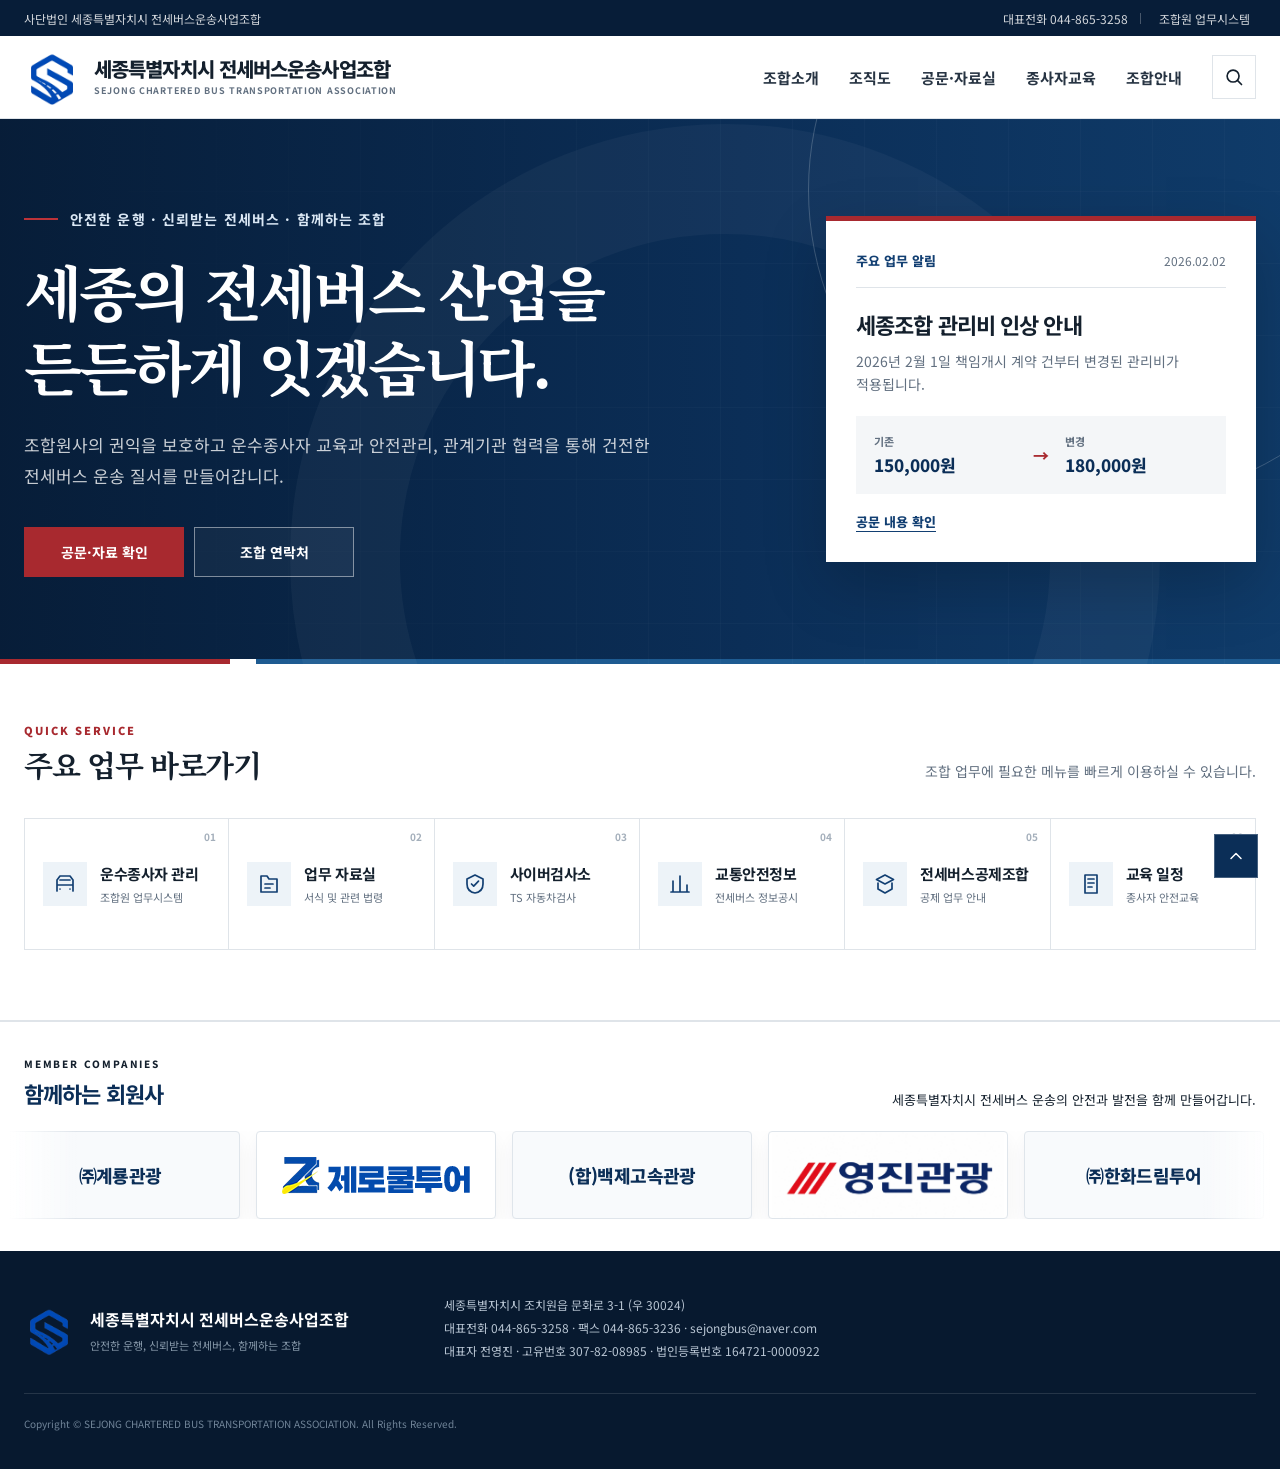
==== index.html @ bf18025e "Split association information into dedicated pages" ====
<!DOCTYPE html>
<html lang="ko">
<head>
  <meta charset="UTF-8">
  <meta name="viewport" content="width=device-width, initial-scale=1, viewport-fit=cover">
  <meta name="theme-color" content="#0b2e57">
  <meta name="format-detection" content="telephone=no">

  <title>세종특별자치시 전세버스운송사업조합</title>
  <meta
    name="description"
    content="세종특별자치시 전세버스운송사업조합 공식 홈페이지입니다. 조합 공문, 업무서식, 운수종사자 교육과 안전운행 정보를 제공합니다."
  >
  <link rel="canonical" href="https://sejong-charter-association.onrender.com/">
  <meta property="og:type" content="website">
  <meta property="og:locale" content="ko_KR">
  <meta property="og:site_name" content="세종특별자치시 전세버스운송사업조합">
  <meta property="og:title" content="세종특별자치시 전세버스운송사업조합">
  <meta
    property="og:description"
    content="조합 공문, 업무서식, 운수종사자 교육과 안전운행 정보를 제공하는 공식 홈페이지입니다."
  >
  <meta property="og:url" content="https://sejong-charter-association.onrender.com/">

  <link rel="icon" href="./assets/favicon.png" type="image/png">
  <link rel="preconnect" href="https://fonts.googleapis.com">
  <link rel="preconnect" href="https://fonts.gstatic.com" crossorigin>
  <link
    href="https://fonts.googleapis.com/css2?family=Noto+Sans+KR:wght@400;500;600;700;800;900&amp;family=Noto+Serif+KR:wght@600;700&amp;display=swap"
    rel="stylesheet"
  >
  <link rel="stylesheet" href="./styles.css?v=section-pages-20260727">
</head>

<body class="home-page">
  <a class="skip-link" href="#mainContent">본문 바로가기</a>

  <div class="utility-bar">
    <div class="site-width utility-inner">
      <p>사단법인 세종특별자치시 전세버스운송사업조합</p>
      <div>
        <a href="tel:0448653258">대표전화 044-865-3258</a>
        <span aria-hidden="true"></span>
        <button type="button" data-open-modal="memberLogin">조합원 업무시스템</button>
      </div>
    </div>
  </div>

  <header class="site-header" id="top">
    <div class="site-width header-inner">
      <a class="brand" href="./index.html" aria-label="세종특별자치시 전세버스운송사업조합 홈">
        <span class="brand-symbol" aria-hidden="true">
          <img src="./assets/brand/sejong-association-symbol.webp" alt="">
        </span>
        <span class="brand-copy">
          <strong>세종특별자치시 전세버스운송사업조합</strong>
          <small>SEJONG CHARTERED BUS TRANSPORTATION ASSOCIATION</small>
        </span>
      </a>

      <nav class="desktop-nav" aria-label="주요 메뉴">
        <a href="./about.html">조합소개</a>
        <a href="./about.html#organization">조직도</a>
        <a href="./resources.html">공문·자료실</a>
        <a href="./resources.html#education">종사자교육</a>
        <a href="./information.html">조합안내</a>
      </nav>

      <div class="header-actions">
        <button
          class="search-button"
          type="button"
          aria-label="통합검색 열기"
          data-open-modal="siteSearch"
        >
          <svg viewBox="0 0 24 24" aria-hidden="true">
            <circle cx="11" cy="11" r="6.5"></circle>
            <path d="m16 16 4.2 4.2"></path>
          </svg>
        </button>

        <button
          class="menu-button"
          id="menuButton"
          type="button"
          aria-expanded="false"
          aria-controls="mobileNav"
        >
          <span></span><span></span><span></span>
          <span class="sr-only">메뉴 열기</span>
        </button>
      </div>
    </div>

    <nav class="mobile-nav" id="mobileNav" aria-label="모바일 메뉴">
      <div class="site-width mobile-nav-inner">
        <a href="./about.html"><strong>조합소개</strong><small>이사장 인사말</small></a>
        <a href="./about.html#organization"><strong>조직도</strong><small>조합 운영체계</small></a>
        <a href="./resources.html"><strong>공문·자료실</strong><small>공지 및 업무서식</small></a>
        <a href="./resources.html#education"><strong>종사자교육</strong><small>교육·안전 안내</small></a>
        <a href="./information.html"><strong>조합안내</strong><small>연락처·오시는 길</small></a>
        <button type="button" data-open-modal="memberLogin">조합원 업무시스템</button>
      </div>
    </nav>
  </header>

  <main id="mainContent">
    <section class="hero-section" aria-labelledby="heroTitle">
      <div class="hero-city-grid" aria-hidden="true"></div>
      <div class="site-width hero-inner">
        <div class="hero-copy">
          <p class="hero-kicker">안전한 운행 · 신뢰받는 전세버스 · 함께하는 조합</p>
          <h1 id="heroTitle">
            세종의 전세버스 산업을<br>
            <span>든든하게 잇겠습니다.</span>
          </h1>
          <p class="hero-description">
            조합원사의 권익을 보호하고 운수종사자 교육과 안전관리,
            관계기관 협력을 통해 건전한 전세버스 운송 질서를 만들어갑니다.
          </p>
          <div class="hero-actions">
            <a class="primary-button" href="./resources.html">공문·자료 확인</a>
            <a class="secondary-button" href="./information.html">조합 연락처</a>
          </div>
        </div>

        <aside class="hero-notice" aria-label="주요 업무 알림">
          <div class="hero-notice-head">
            <span>주요 업무 알림</span>
            <time datetime="2026-02-02">2026.02.02</time>
          </div>
          <strong>세종조합 관리비 인상 안내</strong>
          <p>2026년 2월 1일 책임개시 계약 건부터 변경된 관리비가 적용됩니다.</p>
          <dl>
            <div>
              <dt>기존</dt>
              <dd>150,000원</dd>
            </div>
            <div class="fee-arrow" aria-hidden="true">→</div>
            <div>
              <dt>변경</dt>
              <dd>180,000원</dd>
            </div>
          </dl>
          <a href="./resources.html">공문 내용 확인</a>
        </aside>
      </div>
      <div class="hero-rule" aria-hidden="true"></div>
    </section>

    <section class="quick-service" aria-labelledby="quickTitle">
      <div class="site-width">
        <div class="section-heading compact">
          <div>
            <p>QUICK SERVICE</p>
            <h2 id="quickTitle">주요 업무 바로가기</h2>
          </div>
          <span>조합 업무에 필요한 메뉴를 빠르게 이용하실 수 있습니다.</span>
        </div>

        <div class="quick-grid">
          <button type="button" class="quick-link" data-open-modal="driverSystem">
            <span class="quick-number">01</span>
            <span class="quick-icon">
              <svg viewBox="0 0 24 24" aria-hidden="true"><path d="M4 19V8l3-4h10l3 4v11M4 13h16M7 17h.01M17 17h.01M7 8h10"></path></svg>
            </span>
            <span class="quick-copy"><strong>운수종사자 관리</strong><small>조합원 업무시스템</small></span>
          </button>

          <a class="quick-link" href="./resources.html">
            <span class="quick-number">02</span>
            <span class="quick-icon">
              <svg viewBox="0 0 24 24" aria-hidden="true"><path d="M4 4h6l2 3h8v13H4zM8 12h8M8 16h5"></path></svg>
            </span>
            <span class="quick-copy"><strong>업무 자료실</strong><small>서식 및 관련 법령</small></span>
          </a>

          <a class="quick-link" href="https://www.cyberts.kr/" target="_blank" rel="noopener noreferrer">
            <span class="quick-number">03</span>
            <span class="quick-icon">
              <svg viewBox="0 0 24 24" aria-hidden="true"><path d="M12 3 4 7v5c0 5.1 3.4 8.2 8 9 4.6-.8 8-3.9 8-9V7zM8.5 12l2.2 2.2 4.8-5"></path></svg>
            </span>
            <span class="quick-copy"><strong>사이버검사소</strong><small>TS 자동차검사</small></span>
          </a>

          <a class="quick-link" href="https://www.kotsa.or.kr/safeinfo" target="_blank" rel="noopener noreferrer">
            <span class="quick-number">04</span>
            <span class="quick-icon">
              <svg viewBox="0 0 24 24" aria-hidden="true"><path d="M5 20V9M12 20V4M19 20v-7M3 20h18"></path></svg>
            </span>
            <span class="quick-copy"><strong>교통안전정보</strong><small>전세버스 정보공시</small></span>
          </a>

          <a class="quick-link" href="https://nmcb.org/cooperative/user/main.do" target="_blank" rel="noopener noreferrer">
            <span class="quick-number">05</span>
            <span class="quick-icon">
              <svg viewBox="0 0 24 24" aria-hidden="true"><path d="M12 3 3.5 7.5 12 12l8.5-4.5zM5 11v6l7 4 7-4v-6"></path></svg>
            </span>
            <span class="quick-copy"><strong>전세버스공제조합</strong><small>공제 업무 안내</small></span>
          </a>

          <a class="quick-link" href="./resources.html#education">
            <span class="quick-number">06</span>
            <span class="quick-icon">
              <svg viewBox="0 0 24 24" aria-hidden="true"><path d="M6 3h12v18H6zM9 7h6M9 11h6M9 15h4"></path></svg>
            </span>
            <span class="quick-copy"><strong>교육 일정</strong><small>종사자 안전교육</small></span>
          </a>
        </div>
      </div>
    </section>

    <section class="resource-section" id="resources" aria-labelledby="resourceTitle">
      <div class="site-width">
        <div class="section-heading">
          <div>
            <p>NOTICE &amp; ARCHIVE</p>
            <h2 id="resourceTitle">공문·자료실</h2>
          </div>
          <span>조합 공지와 업무자료를 분류별로 확인할 수 있습니다.</span>
        </div>

        <div class="resource-layout">
          <div class="resource-board">
            <div class="resource-toolbar">
              <div class="resource-tabs" role="tablist" aria-label="자료 분류">
                <button class="active" type="button" role="tab" aria-selected="true" data-tab="notices">공문·공지</button>
                <button type="button" role="tab" aria-selected="false" data-tab="files">업무자료</button>
                <button type="button" role="tab" aria-selected="false" data-tab="education">교육안내</button>
              </div>
              <label class="resource-search">
                <span class="sr-only">자료 검색</span>
                <input id="resourceSearch" type="search" placeholder="검색어 입력">
                <svg viewBox="0 0 24 24" aria-hidden="true">
                  <circle cx="11" cy="11" r="6.5"></circle>
                  <path d="m16 16 4.2 4.2"></path>
                </svg>
              </label>
            </div>

            <div class="resource-list" id="resourceList" aria-live="polite"></div>
            <p class="resource-empty" id="resourceEmpty" hidden>검색 결과가 없습니다.</p>
          </div>

          <aside class="office-panel">
            <div class="office-panel-title">
              <p>조합 사무국</p>
              <strong>업무 문의 안내</strong>
            </div>
            <dl>
              <div><dt>대표전화</dt><dd><a href="tel:0448653258">044-865-3258</a></dd></div>
              <div><dt>팩스</dt><dd>044-865-3236</dd></div>
              <div><dt>이메일</dt><dd><a href="mailto:sejongbus@naver.com">sejongbus@naver.com</a></dd></div>
              <div><dt>담당</dt><dd>우승희</dd></div>
            </dl>
            <p class="office-note">공문 및 업무서류를 보내실 때 조합명과 회원사명을 정확히 기재해 주시기 바랍니다.</p>
          </aside>
        </div>
      </div>
    </section>

    <section class="chairman-section" id="chairman" aria-labelledby="chairmanTitle">
      <div class="site-width">
        <div class="section-heading light">
          <div>
            <p>CHAIRMAN'S MESSAGE</p>
            <h2 id="chairmanTitle">이사장 인사말</h2>
          </div>
          <span>현장의 목소리를 듣고 조합원과 함께 나아가겠습니다.</span>
        </div>

        <div class="chairman-layout">
          <div class="chairman-photo" aria-label="이사장 공식 사진 등록 예정">
            <div class="chairman-photo-frame">
              <img src="./assets/brand/sejong-association-symbol.webp" alt="">
              <span>CHAIRMAN PORTRAIT</span>
            </div>
            <div class="chairman-photo-caption">
              <strong>이사장 전영진</strong>
              <small>공식 사진 준비 중</small>
            </div>
          </div>

          <article class="chairman-message">
            <p class="message-lead">
              세종특별자치시 전세버스운송사업조합 홈페이지를
              방문해 주신 여러분을 진심으로 환영합니다.
            </p>
            <p>
              우리 조합은 조합원사의 권익을 보호하고 안정적인 경영을 지원하는 한편,
              운수종사자 교육과 안전관리, 관계기관과의 긴밀한 협력을 통해
              신뢰받는 전세버스 운송 문화를 만드는 데 힘쓰고 있습니다.
            </p>
            <p>
              변화하는 운송 환경 속에서도 현장의 목소리를 먼저 듣고,
              실질적인 행정 지원과 정확한 정보 제공으로 조합원 여러분께
              도움이 되는 조합이 되겠습니다.
            </p>
            <p>
              안전을 최우선 가치로 삼아 세종의 단체 이동을 책임지는
              든든한 동반자가 될 수 있도록 최선을 다하겠습니다.
            </p>
            <div class="chairman-signature">
              <span>사단법인 세종특별자치시 전세버스운송사업조합</span>
              <strong>이사장 <em>전영진</em></strong>
            </div>
          </article>
        </div>
      </div>
    </section>

    <section class="organization-section" id="organization" aria-labelledby="organizationTitle">
      <div class="site-width">
        <div class="section-heading centered">
          <div>
            <p>ORGANIZATION</p>
            <h2 id="organizationTitle">조직도</h2>
          </div>
          <span>조합원 중심의 효율적인 업무 체계로 운영합니다.</span>
        </div>

        <div class="organization-chart" aria-label="조합 조직도">
          <div class="org-level org-general"><strong>총회</strong></div>
          <div class="org-connector vertical"></div>
          <div class="org-side-row">
            <div class="org-level"><strong>감사</strong></div>
            <div class="org-level org-board"><strong>이사회</strong></div>
          </div>
          <div class="org-connector vertical"></div>
          <div class="org-level org-chair">
            <span>조합 대표</span>
            <strong>이사장 전영진</strong>
          </div>
          <div class="org-connector vertical"></div>
          <div class="org-level org-office">
            <span>조합 업무 총괄</span>
            <strong>사무국</strong>
            <small>담당 우승희</small>
          </div>
          <div class="org-branch-line" aria-hidden="true"></div>
          <div class="org-team-row">
            <div class="org-level org-team"><strong>조합행정</strong><span>공문 · 행정지원</span></div>
            <div class="org-level org-team"><strong>회원사지원</strong><span>민원 · 업무지원</span></div>
            <div class="org-level org-team"><strong>안전·교육</strong><span>종사자 · 안전관리</span></div>
          </div>
        </div>
        <p class="organization-note">※ 세부 임원 및 담당 업무는 조합 운영 현황에 따라 변경될 수 있습니다.</p>
      </div>
    </section>

    <section class="education-section" id="education" aria-labelledby="educationTitle">
      <div class="site-width">
        <div class="section-heading">
          <div>
            <p>EDUCATION &amp; SAFETY</p>
            <h2 id="educationTitle">종사자교육·안전운행</h2>
          </div>
          <span>안전한 운행을 위한 필수 정보를 확인해 주세요.</span>
        </div>

        <div class="education-grid">
          <article>
            <span>01</span>
            <div class="education-icon">
              <svg viewBox="0 0 24 24" aria-hidden="true"><path d="M4 5h16v14H4zM8 9h8M8 13h5"></path></svg>
            </div>
            <h3>교육일정 안내</h3>
            <p>운수종사자 신규·보수교육과 관련한 일정 및 준비사항을 안내합니다.</p>
            <button type="button" data-resource-tab="education" data-scroll-resources>교육자료 확인</button>
          </article>
          <article>
            <span>02</span>
            <div class="education-icon">
              <svg viewBox="0 0 24 24" aria-hidden="true"><path d="M12 3 4 7v5c0 5.1 3.4 8.2 8 9 4.6-.8 8-3.9 8-9V7zM8.5 12l2.2 2.2 4.8-5"></path></svg>
            </div>
            <h3>안전운행 자료</h3>
            <p>교통사고 예방과 차량 점검을 위한 공식 기관의 안전자료를 제공합니다.</p>
            <a href="https://main.kotsa.or.kr/main.do" target="_blank" rel="noopener noreferrer">교통안전공단</a>
          </article>
          <article>
            <span>03</span>
            <div class="education-icon">
              <svg viewBox="0 0 24 24" aria-hidden="true"><path d="M5 20V9M12 20V4M19 20v-7M3 20h18"></path></svg>
            </div>
            <h3>전세버스 정보공시</h3>
            <p>운송사업자와 차량의 교통안전 관련 공시 정보를 확인할 수 있습니다.</p>
            <a href="https://www.kotsa.or.kr/safeinfo" target="_blank" rel="noopener noreferrer">정보공시 바로가기</a>
          </article>
        </div>
      </div>
    </section>

    <section class="information-section" id="information" aria-labelledby="informationTitle">
      <div class="site-width">
        <div class="section-heading">
          <div>
            <p>ASSOCIATION INFORMATION</p>
            <h2 id="informationTitle">조합 안내</h2>
          </div>
          <span>세종 조합의 공식 등록정보와 연락처입니다.</span>
        </div>

        <div class="information-layout">
          <div class="association-data">
            <h3>(사) 세종특별자치시 전세버스운송사업조합</h3>
            <dl>
              <div><dt>대표자</dt><dd>전영진</dd></div>
              <div><dt>고유번호</dt><dd>307-82-08985</dd></div>
              <div><dt>법인등록번호</dt><dd>164721-0000922</dd></div>
              <div><dt>주소</dt><dd>세종특별자치시 조치원읍 문화로 3-1 (우 30024)</dd></div>
              <div><dt>대표전화</dt><dd><a href="tel:0448653258">044-865-3258</a></dd></div>
              <div><dt>팩스</dt><dd>044-865-3236</dd></div>
              <div><dt>이메일</dt><dd><a href="mailto:sejongbus@naver.com">sejongbus@naver.com</a></dd></div>
            </dl>
          </div>

          <div class="location-panel">
            <div class="location-graphic" aria-hidden="true">
              <svg viewBox="0 0 520 250">
                <path d="M-20 198C87 159 136 214 225 159s113-121 315-64"></path>
                <path d="M-5 225c118-38 166 20 252-28s130-102 287-65"></path>
                <circle cx="298" cy="124" r="11"></circle>
                <circle cx="298" cy="124" r="22"></circle>
              </svg>
              <span>세종특별자치시<br>조치원읍</span>
            </div>
            <div class="location-copy">
              <p>오시는 길</p>
              <strong>세종특별자치시 조치원읍 문화로 3-1</strong>
              <div>
                <a href="https://map.kakao.com/link/search/세종특별자치시%20조치원읍%20문화로%203-1" target="_blank" rel="noopener noreferrer">카카오맵으로 보기</a>
                <a href="tel:0448653258">전화 연결</a>
              </div>
            </div>
          </div>
        </div>
      </div>
    </section>

    <section class="member-marquee-section" aria-labelledby="memberMarqueeTitle">
      <div class="site-width member-marquee-heading">
        <div>
          <p>MEMBER COMPANIES</p>
          <h2 id="memberMarqueeTitle">함께하는 회원사</h2>
        </div>
        <span>세종특별자치시 전세버스 운송의 안전과 발전을 함께 만들어갑니다.</span>
      </div>

      <div class="member-marquee" aria-label="회원사 로고 목록">
        <div class="member-marquee-track">
          <div class="member-logo-list">
            <div class="member-logo-card member-logo-card--name">
              <span>㈜계룡관광</span>
            </div>
            <a class="member-logo-card member-logo-card--zerocool" href="https://zerocool-tour.com/" target="_blank" rel="noopener noreferrer" aria-label="주식회사 뉴제로쿨투어 홈페이지 새 창 열기">
              <img src="./assets/members/new-zerocool-tour.png" alt="주식회사 뉴제로쿨투어">
            </a>
            <div class="member-logo-card member-logo-card--name">
              <span>(합)백제고속관광</span>
            </div>
            <a class="member-logo-card member-logo-card--yeongjin" href="https://yeongjin-tour.onrender.com/" target="_blank" rel="noopener noreferrer" aria-label="주식회사 영진관광 홈페이지 새 창 열기">
              <img src="./assets/members/yeongjin-tour.webp" alt="주식회사 영진관광">
            </a>
            <a class="member-logo-card member-logo-card--name" href="https://www.ok114.co.kr/0447157783" target="_blank" rel="noopener noreferrer" aria-label="주식회사 한화드림투어 업체 페이지 새 창 열기">
              <span>㈜한화드림투어</span>
            </a>
            <div class="member-logo-card member-logo-card--name">
              <span>㈜베스트투어(영)</span>
            </div>
            <div class="member-logo-card member-logo-card--name">
              <span>㈜청솔투어(영)</span>
            </div>
            <a class="member-logo-card member-logo-card--name" href="https://cafe.naver.com/8570071" target="_blank" rel="noopener noreferrer" aria-label="주식회사 청솔해외관광 네이버 카페 새 창 열기">
              <span>㈜청솔해외관광(영)</span>
            </a>
          </div>

          <div class="member-logo-list" aria-hidden="true">
            <div class="member-logo-card member-logo-card--name"><span>㈜계룡관광</span></div>
            <div class="member-logo-card member-logo-card--zerocool"><img src="./assets/members/new-zerocool-tour.png" alt=""></div>
            <div class="member-logo-card member-logo-card--name"><span>(합)백제고속관광</span></div>
            <div class="member-logo-card member-logo-card--yeongjin"><img src="./assets/members/yeongjin-tour.webp" alt=""></div>
            <div class="member-logo-card member-logo-card--name"><span>㈜한화드림투어</span></div>
            <div class="member-logo-card member-logo-card--name"><span>㈜베스트투어(영)</span></div>
            <div class="member-logo-card member-logo-card--name"><span>㈜청솔투어(영)</span></div>
            <div class="member-logo-card member-logo-card--name"><span>㈜청솔해외관광(영)</span></div>
          </div>
        </div>
      </div>
    </section>
  </main>

  <footer class="site-footer">
    <div class="site-width footer-inner">
      <div class="footer-brand">
        <span class="brand-symbol" aria-hidden="true">
          <img src="./assets/brand/sejong-association-symbol.webp" alt="">
        </span>
        <div>
          <strong>세종특별자치시 전세버스운송사업조합</strong>
          <p>안전한 운행, 신뢰받는 전세버스, 함께하는 조합</p>
        </div>
      </div>
      <div class="footer-info">
        <p>세종특별자치시 조치원읍 문화로 3-1 (우 30024)</p>
        <p>대표전화 044-865-3258 · 팩스 044-865-3236 · sejongbus@naver.com</p>
        <p>대표자 전영진 · 고유번호 307-82-08985 · 법인등록번호 164721-0000922</p>
      </div>
      <small>Copyright © SEJONG CHARTERED BUS TRANSPORTATION ASSOCIATION. All Rights Reserved.</small>
    </div>
  </footer>

  <a class="top-button" href="#top" aria-label="맨 위로">
    <svg viewBox="0 0 24 24" aria-hidden="true"><path d="m6 15 6-6 6 6"></path></svg>
  </a>

  <div class="modal" id="appModal" hidden>
    <button class="modal-backdrop" type="button" aria-label="닫기" data-close-modal></button>
    <section class="modal-dialog" role="dialog" aria-modal="true" aria-labelledby="modalTitle">
      <button class="modal-close" type="button" aria-label="닫기" data-close-modal>
        <svg viewBox="0 0 24 24" aria-hidden="true"><path d="m6 6 12 12M18 6 6 18"></path></svg>
      </button>
      <p id="modalEyebrow">MEMBER SERVICE</p>
      <h2 id="modalTitle">조합원 업무시스템</h2>
      <p id="modalDescription"></p>
      <div class="modal-search" id="modalSearchArea" hidden>
        <input id="siteSearchInput" type="search" placeholder="공문·자료·교육 검색">
        <button id="siteSearchButton" type="button">검색</button>
      </div>
      <a class="modal-action" id="modalAction" href="#resources">공문·자료 보기</a>
    </section>
  </div>

  <script src="./site-config.js?v=formal-20260721"></script>
  <script src="./app.js?v=formal-20260721"></script>
</body>
</html>
---- styles.css ----
:root {
  --navy-950: #071d38;
  --navy-900: #0b2e57;
  --navy-800: #123f72;
  --blue-700: #1e5b91;
  --red-700: #a8292f;
  --red-600: #bc3339;
  --gold-500: #caa24f;
  --ink-950: #14202d;
  --ink-800: #2e3a47;
  --ink-600: #627080;
  --paper: #f4f6f8;
  --line: #dfe4e9;
  --white: #ffffff;
  --site-width: 1240px;
  --shadow: 0 14px 36px rgba(7, 29, 56, 0.1);
}

* {
  box-sizing: border-box;
}

html {
  scroll-behavior: smooth;
  scroll-padding-top: 104px;
}

body {
  margin: 0;
  color: var(--ink-950);
  background: var(--white);
  font-family: "Noto Sans KR", sans-serif;
  font-size: 16px;
  word-break: keep-all;
  -webkit-font-smoothing: antialiased;
}

body.menu-open,
body.modal-open {
  overflow: hidden;
}

a {
  color: inherit;
  text-decoration: none;
}

button,
input {
  font: inherit;
}

button {
  color: inherit;
}

svg {
  display: block;
}

.site-width {
  width: min(calc(100% - 48px), var(--site-width));
  margin-inline: auto;
}

.sr-only {
  position: absolute;
  width: 1px;
  height: 1px;
  padding: 0;
  overflow: hidden;
  clip: rect(0, 0, 0, 0);
  white-space: nowrap;
  border: 0;
}

.skip-link {
  position: fixed;
  top: -100px;
  left: 20px;
  z-index: 1000;
  padding: 12px 18px;
  color: #fff;
  background: var(--navy-950);
}

.skip-link:focus {
  top: 12px;
}

.utility-bar {
  color: rgba(255, 255, 255, 0.82);
  background: var(--navy-950);
  font-size: 12px;
}

.utility-inner {
  display: flex;
  align-items: center;
  justify-content: space-between;
  min-height: 36px;
}

.utility-inner p {
  margin: 0;
}

.utility-inner div {
  display: flex;
  align-items: center;
  gap: 12px;
}

.utility-inner div span {
  width: 1px;
  height: 11px;
  background: rgba(255, 255, 255, 0.26);
}

.utility-inner a,
.utility-inner button {
  color: inherit;
  background: none;
  border: 0;
  cursor: pointer;
}

.utility-inner a:hover,
.utility-inner button:hover {
  color: #fff;
  text-decoration: underline;
}

.site-header {
  position: sticky;
  top: 0;
  z-index: 100;
  background: rgba(255, 255, 255, 0.97);
  border-bottom: 1px solid var(--line);
}

.site-header.scrolled {
  box-shadow: 0 10px 28px rgba(7, 29, 56, 0.08);
}

.header-inner {
  display: grid;
  grid-template-columns: minmax(380px, 1fr) auto auto;
  gap: 30px;
  align-items: center;
  min-height: 82px;
}

.brand {
  display: flex;
  align-items: center;
  gap: 14px;
  min-width: 0;
}

.brand-symbol {
  position: relative;
  display: grid;
  flex: 0 0 auto;
  place-items: center;
  width: 50px;
  height: 50px;
  color: var(--navy-900);
  background: #fff;
  border: 2px solid var(--navy-900);
  border-radius: 50%;
}

.brand-symbol::before,
.brand-symbol::after {
  position: absolute;
  left: -4px;
  width: 14px;
  height: 3px;
  content: "";
  background: var(--red-700);
  transform: skewX(-28deg);
}

.brand-symbol::before {
  top: 15px;
}

.brand-symbol::after {
  bottom: 15px;
}

.brand-symbol > span {
  font-family: "Noto Serif KR", serif;
  font-size: 22px;
  font-weight: 700;
}

.brand-copy {
  display: flex;
  min-width: 0;
  flex-direction: column;
  line-height: 1.2;
}

.brand-copy strong {
  overflow: hidden;
  font-size: 20px;
  font-weight: 800;
  letter-spacing: -0.045em;
  text-overflow: ellipsis;
  white-space: nowrap;
}

.brand-copy small {
  margin-top: 5px;
  overflow: hidden;
  color: var(--ink-600);
  font-size: 9px;
  font-weight: 700;
  letter-spacing: 0.08em;
  text-overflow: ellipsis;
  white-space: nowrap;
}

.desktop-nav {
  display: flex;
  align-self: stretch;
  align-items: center;
  gap: 30px;
}

.desktop-nav a {
  position: relative;
  display: flex;
  align-items: center;
  height: 100%;
  color: #273443;
  font-size: 15px;
  font-weight: 700;
  white-space: nowrap;
}

.desktop-nav a::after {
  position: absolute;
  right: 0;
  bottom: -1px;
  left: 0;
  height: 3px;
  content: "";
  background: var(--red-700);
  transform: scaleX(0);
  transition: transform 160ms ease;
}

.desktop-nav a:hover::after,
.desktop-nav a:focus-visible::after {
  transform: scaleX(1);
}

.header-actions {
  display: flex;
  align-items: center;
  gap: 8px;
}

.search-button,
.menu-button {
  display: grid;
  place-items: center;
  width: 44px;
  height: 44px;
  padding: 0;
  background: #fff;
  border: 1px solid var(--line);
  cursor: pointer;
}

.search-button svg {
  width: 22px;
  height: 22px;
  fill: none;
  stroke: currentColor;
  stroke-linecap: round;
  stroke-width: 1.8;
}

.search-button:hover {
  color: var(--navy-900);
  border-color: var(--navy-900);
}

.menu-button {
  display: none;
  align-content: center;
  gap: 5px;
}

.menu-button > span:not(.sr-only) {
  display: block;
  width: 20px;
  height: 2px;
  background: var(--ink-950);
  transition: transform 160ms ease, opacity 160ms ease;
}

.menu-button[aria-expanded="true"] > span:nth-child(1) {
  transform: translateY(7px) rotate(45deg);
}

.menu-button[aria-expanded="true"] > span:nth-child(2) {
  opacity: 0;
}

.menu-button[aria-expanded="true"] > span:nth-child(3) {
  transform: translateY(-7px) rotate(-45deg);
}

.mobile-nav {
  display: none;
}

.hero-section {
  position: relative;
  overflow: hidden;
  color: #fff;
  background:
    linear-gradient(90deg, rgba(7, 29, 56, 0.99), rgba(11, 46, 87, 0.93) 58%, rgba(16, 61, 108, 0.88)),
    var(--navy-900);
}

.hero-city-grid {
  position: absolute;
  inset: 0;
  opacity: 0.16;
  background-image:
    linear-gradient(rgba(255, 255, 255, 0.14) 1px, transparent 1px),
    linear-gradient(90deg, rgba(255, 255, 255, 0.14) 1px, transparent 1px);
  background-size: 72px 72px;
  mask-image: linear-gradient(90deg, transparent, #000 55%);
}

.hero-section::before {
  position: absolute;
  top: -240px;
  right: -150px;
  width: 620px;
  height: 620px;
  content: "";
  border: 1px solid rgba(255, 255, 255, 0.2);
  border-radius: 50%;
}

.hero-section::after {
  position: absolute;
  right: 120px;
  bottom: -330px;
  width: 650px;
  height: 650px;
  content: "";
  border: 110px solid rgba(255, 255, 255, 0.035);
  border-radius: 50%;
}

.hero-inner {
  position: relative;
  z-index: 2;
  display: grid;
  grid-template-columns: minmax(0, 1fr) 430px;
  gap: 86px;
  align-items: center;
  min-height: 540px;
  padding-block: 74px;
}

.hero-kicker {
  display: inline-flex;
  align-items: center;
  margin: 0 0 24px;
  color: #dbe8f5;
  font-size: 14px;
  font-weight: 700;
  letter-spacing: 0.08em;
}

.hero-kicker::before {
  width: 34px;
  height: 2px;
  margin-right: 12px;
  content: "";
  background: var(--red-600);
}

.hero-copy h1 {
  margin: 0;
  font-family: "Noto Serif KR", serif;
  font-size: clamp(42px, 4.7vw, 66px);
  font-weight: 700;
  line-height: 1.25;
  letter-spacing: -0.055em;
}

.hero-copy h1 span {
  color: #fff;
}

.hero-description {
  max-width: 680px;
  margin: 27px 0 0;
  color: rgba(255, 255, 255, 0.78);
  font-size: 17px;
  line-height: 1.8;
}

.hero-actions {
  display: flex;
  gap: 10px;
  margin-top: 36px;
}

.primary-button,
.secondary-button {
  display: inline-flex;
  align-items: center;
  justify-content: center;
  min-width: 160px;
  min-height: 50px;
  padding: 0 22px;
  font-size: 14px;
  font-weight: 700;
}

.primary-button {
  color: #fff;
  background: var(--red-700);
}

.primary-button:hover {
  background: var(--red-600);
}

.secondary-button {
  color: #fff;
  background: rgba(255, 255, 255, 0.04);
  border: 1px solid rgba(255, 255, 255, 0.46);
}

.secondary-button:hover {
  background: rgba(255, 255, 255, 0.1);
}

.hero-notice {
  padding: 30px;
  color: var(--ink-950);
  background: #fff;
  border-top: 5px solid var(--red-700);
  box-shadow: 0 24px 60px rgba(0, 0, 0, 0.2);
}

.hero-notice-head {
  display: flex;
  align-items: center;
  justify-content: space-between;
  padding-bottom: 17px;
  border-bottom: 1px solid var(--line);
}

.hero-notice-head span {
  color: var(--navy-800);
  font-size: 13px;
  font-weight: 800;
}

.hero-notice-head time {
  color: var(--ink-600);
  font-size: 12px;
}

.hero-notice > strong {
  display: block;
  margin-top: 20px;
  font-size: 22px;
  letter-spacing: -0.04em;
}

.hero-notice > p {
  margin: 10px 0 0;
  color: var(--ink-600);
  font-size: 14px;
  line-height: 1.65;
}

.hero-notice dl {
  display: grid;
  grid-template-columns: 1fr auto 1fr;
  gap: 16px;
  align-items: center;
  margin: 20px 0 0;
  padding: 17px 18px;
  background: var(--paper);
}

.hero-notice dl div:not(.fee-arrow) {
  display: flex;
  flex-direction: column;
}

.hero-notice dt {
  color: var(--ink-600);
  font-size: 11px;
  font-weight: 700;
}

.hero-notice dd {
  margin: 3px 0 0;
  color: var(--navy-900);
  font-size: 17px;
  font-weight: 800;
}

.fee-arrow {
  color: var(--red-700);
  font-weight: 800;
}

.hero-notice > a {
  display: inline-block;
  margin-top: 18px;
  color: var(--navy-800);
  font-size: 13px;
  font-weight: 800;
  border-bottom: 1px solid currentColor;
}

.hero-rule {
  height: 5px;
  background: linear-gradient(90deg, var(--red-700) 0 18%, #fff 18% 20%, var(--blue-700) 20% 100%);
}

.quick-service {
  padding: 58px 0 70px;
  background: #fff;
  border-bottom: 1px solid var(--line);
}

.section-heading {
  display: flex;
  align-items: flex-end;
  justify-content: space-between;
  gap: 40px;
  margin-bottom: 34px;
}

.section-heading > div > p,
.section-heading > p {
  margin: 0 0 8px;
  color: var(--red-700);
  font-size: 11px;
  font-weight: 900;
  letter-spacing: 0.18em;
}

.section-heading h2 {
  margin: 0;
  font-family: "Noto Serif KR", serif;
  font-size: clamp(30px, 3vw, 42px);
  line-height: 1.25;
  letter-spacing: -0.045em;
}

.section-heading > span {
  max-width: 510px;
  color: var(--ink-600);
  font-size: 14px;
  line-height: 1.65;
}

.section-heading.compact h2 {
  font-size: 30px;
}

.section-heading.centered {
  flex-direction: column;
  align-items: center;
  text-align: center;
}

.quick-grid {
  display: grid;
  grid-template-columns: repeat(6, minmax(0, 1fr));
  border-top: 1px solid var(--line);
  border-bottom: 1px solid var(--line);
}

.quick-link {
  position: relative;
  display: grid;
  grid-template-columns: 44px minmax(0, 1fr);
  gap: 13px;
  align-items: center;
  min-height: 130px;
  padding: 24px 18px;
  text-align: left;
  background: #fff;
  border: 0;
  border-right: 1px solid var(--line);
  cursor: pointer;
  transition: background 150ms ease;
}

.quick-link:first-child {
  border-left: 1px solid var(--line);
}

.quick-link:hover {
  background: #f5f8fb;
}

.quick-number {
  position: absolute;
  top: 10px;
  right: 12px;
  color: #a4afbb;
  font-size: 10px;
  font-weight: 700;
}

.quick-icon {
  display: grid;
  place-items: center;
  width: 44px;
  height: 44px;
  color: var(--navy-800);
  background: #edf3f8;
}

.quick-icon svg {
  width: 24px;
  height: 24px;
  fill: none;
  stroke: currentColor;
  stroke-linecap: round;
  stroke-linejoin: round;
  stroke-width: 1.7;
}

.quick-copy {
  display: flex;
  min-width: 0;
  flex-direction: column;
}

.quick-copy strong {
  font-size: 15px;
  letter-spacing: -0.03em;
}

.quick-copy small {
  margin-top: 5px;
  color: var(--ink-600);
  font-size: 11px;
}

.resource-section,
.organization-section,
.information-section {
  padding: 92px 0;
  background: var(--paper);
}

.resource-layout {
  display: grid;
  grid-template-columns: minmax(0, 1fr) 320px;
  gap: 28px;
}

.resource-board,
.office-panel {
  background: #fff;
  border: 1px solid var(--line);
}

.resource-toolbar {
  display: flex;
  align-items: center;
  justify-content: space-between;
  gap: 24px;
  padding: 0 26px;
  border-bottom: 1px solid var(--line);
}

.resource-tabs {
  display: flex;
  gap: 24px;
}

.resource-tabs button {
  position: relative;
  min-height: 62px;
  padding: 0;
  color: var(--ink-600);
  background: none;
  border: 0;
  cursor: pointer;
  font-size: 14px;
  font-weight: 700;
}

.resource-tabs button::after {
  position: absolute;
  right: 0;
  bottom: -1px;
  left: 0;
  height: 3px;
  content: "";
  background: var(--red-700);
  transform: scaleX(0);
}

.resource-tabs button.active {
  color: var(--navy-900);
}

.resource-tabs button.active::after {
  transform: scaleX(1);
}

.resource-search {
  display: flex;
  align-items: center;
  width: 210px;
  height: 38px;
  padding: 0 11px;
  background: #fff;
  border: 1px solid var(--line);
}

.resource-search input {
  width: 100%;
  min-width: 0;
  padding: 0;
  outline: none;
  background: none;
  border: 0;
  font-size: 12px;
}

.resource-search svg {
  width: 18px;
  height: 18px;
  fill: none;
  stroke: var(--ink-600);
  stroke-linecap: round;
  stroke-width: 1.8;
}

.resource-list {
  min-height: 306px;
}

.resource-item {
  display: grid;
  grid-template-columns: 64px minmax(0, 1fr) 92px;
  gap: 18px;
  align-items: center;
  min-height: 82px;
  padding: 15px 26px;
  border-bottom: 1px solid var(--line);
}

.resource-item:last-child {
  border-bottom: 0;
}

.resource-item > span {
  display: inline-flex;
  align-items: center;
  justify-content: center;
  width: 56px;
  min-height: 26px;
  color: var(--navy-800);
  background: #edf3f8;
  font-size: 11px;
  font-weight: 800;
}

.resource-item > div {
  display: flex;
  min-width: 0;
  flex-direction: column;
}

.resource-item strong {
  overflow: hidden;
  font-size: 15px;
  font-weight: 700;
  letter-spacing: -0.025em;
  text-overflow: ellipsis;
  white-space: nowrap;
}

.resource-item small {
  margin-top: 5px;
  overflow: hidden;
  color: var(--ink-600);
  font-size: 12px;
  text-overflow: ellipsis;
  white-space: nowrap;
}

.resource-item time {
  color: var(--ink-600);
  font-size: 12px;
  text-align: right;
}

.resource-empty {
  margin: 0;
  padding: 80px 24px;
  color: var(--ink-600);
  text-align: center;
}

.office-panel {
  align-self: stretch;
}

.office-panel-title {
  padding: 23px 25px;
  color: #fff;
  background: var(--navy-900);
  border-bottom: 4px solid var(--red-700);
}

.office-panel-title p {
  margin: 0;
  color: #c9d9e9;
  font-size: 11px;
}

.office-panel-title strong {
  display: block;
  margin-top: 5px;
  font-size: 20px;
}

.office-panel dl {
  margin: 0;
  padding: 15px 24px;
}

.office-panel dl div {
  display: grid;
  grid-template-columns: 72px minmax(0, 1fr);
  gap: 10px;
  padding: 10px 0;
  border-bottom: 1px solid var(--line);
}

.office-panel dt {
  color: var(--ink-600);
  font-size: 12px;
}

.office-panel dd {
  margin: 0;
  overflow-wrap: anywhere;
  font-size: 13px;
  font-weight: 700;
}

.office-panel dd a:hover {
  color: var(--red-700);
}

.office-note {
  margin: 0 24px 22px;
  color: var(--ink-600);
  font-size: 11px;
  line-height: 1.7;
}

.chairman-section {
  padding: 100px 0;
  color: #fff;
  background:
    linear-gradient(90deg, rgba(7, 29, 56, 0.98), rgba(11, 46, 87, 0.96)),
    var(--navy-950);
}

.section-heading.light h2 {
  color: #fff;
}

.section-heading.light > span {
  color: #bdcad7;
}

.chairman-layout {
  display: grid;
  grid-template-columns: 310px minmax(0, 1fr);
  gap: 68px;
  align-items: stretch;
}

.chairman-photo {
  display: flex;
  min-height: 430px;
  flex-direction: column;
  align-items: center;
  justify-content: center;
  color: #b9c7d7;
  background: rgba(255, 255, 255, 0.055);
  border: 1px solid rgba(255, 255, 255, 0.2);
}

.chairman-photo svg {
  width: 130px;
  height: 155px;
  fill: rgba(255, 255, 255, 0.08);
  stroke: rgba(255, 255, 255, 0.42);
  stroke-width: 3;
}

.chairman-photo span {
  margin-top: 20px;
  color: #fff;
  font-size: 17px;
  font-weight: 700;
}

.chairman-photo small {
  margin-top: 5px;
  color: #9aacbd;
  font-size: 12px;
}

.chairman-message {
  position: relative;
  padding: 0 0 0 42px;
  border-left: 1px solid rgba(255, 255, 255, 0.18);
}

.chairman-message::before {
  position: absolute;
  top: -25px;
  left: 25px;
  color: rgba(255, 255, 255, 0.08);
  content: "“";
  font-family: Georgia, serif;
  font-size: 130px;
  line-height: 1;
}

.chairman-message p {
  position: relative;
  margin: 0 0 16px;
  color: #c8d3df;
  font-size: 15px;
  line-height: 1.9;
}

.chairman-message .message-lead {
  max-width: 760px;
  margin-bottom: 25px;
  color: #fff;
  font-family: "Noto Serif KR", serif;
  font-size: clamp(22px, 2.5vw, 31px);
  font-weight: 600;
  line-height: 1.55;
  letter-spacing: -0.045em;
}

.chairman-signature {
  display: flex;
  flex-direction: column;
  align-items: flex-end;
  margin-top: 28px;
}

.chairman-signature span {
  color: #b9c7d7;
  font-size: 12px;
}

.chairman-signature strong {
  margin-top: 7px;
  font-size: 16px;
  font-weight: 500;
}

.chairman-signature em {
  margin-left: 8px;
  font-family: "Noto Serif KR", serif;
  font-size: 25px;
  font-style: normal;
  font-weight: 700;
}

.organization-chart {
  width: min(880px, 100%);
  margin: 50px auto 0;
}

.org-level {
  position: relative;
  display: flex;
  flex-direction: column;
  align-items: center;
  justify-content: center;
  width: 230px;
  min-height: 72px;
  margin-inline: auto;
  padding: 14px;
  background: #fff;
  border: 1px solid #cbd3db;
}

.org-level strong {
  font-size: 17px;
}

.org-level span,
.org-level small {
  margin-bottom: 3px;
  color: var(--ink-600);
  font-size: 10px;
}

.org-general {
  color: #fff;
  background: var(--navy-950);
  border-color: var(--navy-950);
}

.org-chair {
  color: #fff;
  background: var(--navy-800);
  border-color: var(--navy-800);
}

.org-chair span {
  color: #c4d4e4;
}

.org-office {
  border-top: 4px solid var(--red-700);
}

.org-connector.vertical {
  width: 1px;
  height: 34px;
  margin-inline: auto;
  background: #9eabb8;
}

.org-side-row {
  display: grid;
  grid-template-columns: 1fr 1fr;
  gap: 200px;
  width: 660px;
  margin-inline: auto;
}

.org-side-row .org-level {
  width: 100%;
}

.org-board {
  color: #fff;
  background: var(--blue-700);
  border-color: var(--blue-700);
}

.org-branch-line {
  width: calc(66.666% + 1px);
  height: 35px;
  margin: 0 auto;
  border-top: 1px solid #9eabb8;
  border-right: 1px solid #9eabb8;
  border-left: 1px solid #9eabb8;
}

.org-team-row {
  display: grid;
  grid-template-columns: repeat(3, 1fr);
  gap: 22px;
}

.org-team-row .org-level {
  width: 100%;
}

.org-team::before {
  position: absolute;
  top: -36px;
  left: 50%;
  width: 1px;
  height: 35px;
  content: "";
  background: #9eabb8;
}

.org-team span {
  margin: 5px 0 0;
}

.organization-note {
  margin: 25px 0 0;
  color: var(--ink-600);
  font-size: 11px;
  text-align: center;
}

.education-section {
  padding: 92px 0;
  background: #fff;
}

.education-grid {
  display: grid;
  grid-template-columns: repeat(3, 1fr);
  border-top: 2px solid var(--navy-900);
  border-bottom: 1px solid var(--line);
}

.education-grid article {
  position: relative;
  min-height: 310px;
  padding: 32px;
  border-right: 1px solid var(--line);
}

.education-grid article:first-child {
  border-left: 1px solid var(--line);
}

.education-grid article > span {
  position: absolute;
  top: 25px;
  right: 25px;
  color: #a7b2bd;
  font-size: 12px;
  font-weight: 800;
}

.education-icon {
  display: grid;
  place-items: center;
  width: 54px;
  height: 54px;
  color: #fff;
  background: var(--navy-800);
}

.education-icon svg {
  width: 27px;
  height: 27px;
  fill: none;
  stroke: currentColor;
  stroke-linecap: round;
  stroke-linejoin: round;
  stroke-width: 1.7;
}

.education-grid h3 {
  margin: 24px 0 0;
  font-size: 22px;
  letter-spacing: -0.045em;
}

.education-grid p {
  min-height: 72px;
  margin: 12px 0 0;
  color: var(--ink-600);
  font-size: 14px;
  line-height: 1.7;
}

.education-grid a,
.education-grid button {
  display: inline-block;
  margin-top: 20px;
  padding: 0 0 4px;
  color: var(--navy-800);
  background: none;
  border: 0;
  border-bottom: 1px solid currentColor;
  cursor: pointer;
  font-size: 13px;
  font-weight: 800;
}

.information-layout {
  display: grid;
  grid-template-columns: minmax(0, 1fr) 480px;
  gap: 28px;
}

.association-data,
.location-panel {
  background: #fff;
  border: 1px solid var(--line);
}

.association-data {
  padding: 32px;
}

.association-data h3 {
  margin: 0 0 22px;
  padding-bottom: 19px;
  font-size: 20px;
  letter-spacing: -0.04em;
  border-bottom: 2px solid var(--navy-900);
}

.association-data dl {
  display: grid;
  grid-template-columns: 1fr 1fr;
  margin: 0;
}

.association-data dl div {
  display: grid;
  grid-template-columns: 105px minmax(0, 1fr);
  gap: 12px;
  padding: 13px 0;
  border-bottom: 1px solid var(--line);
}

.association-data dl div:nth-child(2n) {
  padding-left: 24px;
}

.association-data dl div:nth-last-child(-n + 2) {
  border-bottom: 0;
}

.association-data dt {
  color: var(--ink-600);
  font-size: 12px;
}

.association-data dd {
  margin: 0;
  font-size: 13px;
  font-weight: 700;
  overflow-wrap: anywhere;
}

.location-panel {
  overflow: hidden;
}

.location-graphic {
  position: relative;
  height: 220px;
  overflow: hidden;
  color: #fff;
  background:
    linear-gradient(135deg, rgba(7, 29, 56, 0.98), rgba(18, 63, 114, 0.92)),
    var(--navy-900);
}

.location-graphic::before {
  position: absolute;
  inset: 0;
  content: "";
  opacity: 0.1;
  background-image:
    linear-gradient(#fff 1px, transparent 1px),
    linear-gradient(90deg, #fff 1px, transparent 1px);
  background-size: 35px 35px;
}

.location-graphic svg {
  position: absolute;
  inset: 0;
  width: 100%;
  height: 100%;
  fill: none;
  stroke: rgba(255, 255, 255, 0.33);
  stroke-width: 2;
}

.location-graphic svg circle:first-of-type {
  fill: var(--red-600);
  stroke: #fff;
  stroke-width: 4;
}

.location-graphic svg circle:last-of-type {
  stroke: rgba(255, 255, 255, 0.5);
  stroke-width: 2;
}

.location-graphic > span {
  position: absolute;
  top: 62px;
  right: 44px;
  font-family: "Noto Serif KR", serif;
  font-size: 22px;
  font-weight: 700;
  line-height: 1.45;
}

.location-copy {
  padding: 22px 25px 25px;
}

.location-copy p {
  margin: 0;
  color: var(--red-700);
  font-size: 11px;
  font-weight: 900;
}

.location-copy strong {
  display: block;
  margin-top: 7px;
  font-size: 16px;
}

.location-copy div {
  display: flex;
  gap: 8px;
  margin-top: 18px;
}

.location-copy a {
  display: inline-flex;
  align-items: center;
  justify-content: center;
  min-height: 40px;
  padding: 0 15px;
  color: var(--navy-800);
  border: 1px solid var(--navy-800);
  font-size: 12px;
  font-weight: 700;
}

.location-copy a:first-child {
  color: #fff;
  background: var(--navy-800);
}

.member-marquee-section {
  padding: 34px 0 32px;
  overflow: hidden;
  background: #fff;
  border-top: 1px solid var(--line);
}

.member-marquee-heading {
  display: flex;
  align-items: flex-end;
  justify-content: space-between;
  gap: 28px;
  margin-bottom: 22px;
}

.member-marquee-heading p {
  margin: 0 0 6px;
  color: var(--blue-600);
  font-family: var(--font-en);
  font-size: 10px;
  font-weight: 800;
  letter-spacing: 0.18em;
}

.member-marquee-heading h2 {
  margin: 0;
  color: var(--navy-900);
  font-size: 22px;
  letter-spacing: -0.04em;
}

.member-marquee-heading > span {
  color: var(--ink-500);
  font-size: 13px;
}

.member-marquee {
  position: relative;
  width: 100%;
  overflow: hidden;
}

.member-marquee::before,
.member-marquee::after {
  position: absolute;
  top: 0;
  bottom: 0;
  z-index: 2;
  width: clamp(20px, 6vw, 96px);
  content: "";
  pointer-events: none;
}

.member-marquee::before {
  left: 0;
  background: linear-gradient(90deg, #fff 10%, rgba(255, 255, 255, 0));
}

.member-marquee::after {
  right: 0;
  background: linear-gradient(270deg, #fff 10%, rgba(255, 255, 255, 0));
}

.member-marquee-track {
  display: flex;
  width: max-content;
  will-change: transform;
  animation: member-logo-flow 42s linear infinite;
}

.member-marquee:hover .member-marquee-track,
.member-marquee:focus-within .member-marquee-track {
  animation-play-state: paused;
}

.member-logo-list {
  display: flex;
  flex: none;
  gap: 16px;
  padding-right: 16px;
}

.member-logo-card {
  display: flex;
  flex: 0 0 240px;
  width: 240px;
  height: 88px;
  align-items: center;
  justify-content: center;
  overflow: hidden;
  background: #fff;
  border: 1px solid #dfe5eb;
  border-radius: 4px;
  box-shadow: 0 8px 22px rgba(13, 37, 63, 0.06);
  transition: border-color 160ms ease, box-shadow 160ms ease, transform 160ms ease;
}

a.member-logo-card:hover,
a.member-logo-card:focus-visible {
  border-color: #9bb0c4;
  box-shadow: 0 12px 28px rgba(13, 37, 63, 0.12);
  outline: none;
  transform: translateY(-2px);
}

.member-logo-card img {
  display: block;
  width: auto;
  max-width: 200px;
  height: auto;
  max-height: 56px;
  object-fit: contain;
}

.member-logo-card--name {
  background: #f8fafc;
}

.member-logo-card--name span {
  color: var(--navy-900);
  font-size: 18px;
  font-weight: 800;
  letter-spacing: -0.035em;
  white-space: nowrap;
}

.member-logo-card--zerocool img {
  width: 188px;
  max-height: 44px;
}

.member-logo-card--yeongjin img {
  width: 232px;
  max-width: none;
  max-height: none;
}

@keyframes member-logo-flow {
  to {
    transform: translateX(-50%);
  }
}

.site-footer {
  padding: 45px 0 38px;
  color: #b8c5d3;
  background: #07192f;
}

.footer-inner {
  display: grid;
  grid-template-columns: 360px minmax(0, 1fr);
  gap: 28px 60px;
}

.footer-brand {
  display: flex;
  gap: 16px;
  align-items: center;
}

.footer-brand .brand-symbol {
  color: #fff;
  background: transparent;
  border-color: rgba(255, 255, 255, 0.7);
}

.footer-brand strong {
  color: #fff;
  font-size: 16px;
}

.footer-brand p {
  margin: 6px 0 0;
  color: #8799aa;
  font-size: 11px;
}

.footer-info p {
  margin: 0 0 6px;
  font-size: 12px;
}

.footer-inner > small {
  grid-column: 1 / -1;
  padding-top: 22px;
  color: #718599;
  font-size: 10px;
  border-top: 1px solid rgba(255, 255, 255, 0.12);
}

.top-button {
  position: fixed;
  right: 22px;
  bottom: 22px;
  z-index: 50;
  display: grid;
  place-items: center;
  width: 44px;
  height: 44px;
  color: #fff;
  background: var(--navy-900);
  border: 1px solid rgba(255, 255, 255, 0.24);
}

.top-button svg {
  width: 20px;
  height: 20px;
  fill: none;
  stroke: currentColor;
  stroke-linecap: round;
  stroke-linejoin: round;
  stroke-width: 1.8;
}

.modal {
  position: fixed;
  inset: 0;
  z-index: 300;
  display: grid;
  place-items: center;
  padding: 20px;
}

.modal[hidden] {
  display: none;
}

.modal-backdrop {
  position: absolute;
  inset: 0;
  background: rgba(3, 15, 29, 0.72);
  border: 0;
}

.modal-dialog {
  position: relative;
  z-index: 1;
  width: min(100%, 520px);
  padding: 40px;
  background: #fff;
  border-top: 5px solid var(--red-700);
  box-shadow: 0 30px 80px rgba(0, 0, 0, 0.3);
}

.modal-close {
  position: absolute;
  top: 16px;
  right: 16px;
  display: grid;
  place-items: center;
  width: 38px;
  height: 38px;
  padding: 0;
  background: #fff;
  border: 1px solid var(--line);
  cursor: pointer;
}

.modal-close svg {
  width: 20px;
  height: 20px;
  fill: none;
  stroke: currentColor;
  stroke-linecap: round;
  stroke-width: 1.8;
}

.modal-dialog > p:first-of-type {
  margin: 0 0 8px;
  color: var(--red-700);
  font-size: 11px;
  font-weight: 900;
  letter-spacing: 0.16em;
}

.modal-dialog h2 {
  margin: 0;
  font-family: "Noto Serif KR", serif;
  font-size: 30px;
}

.modal-dialog > p:nth-of-type(2) {
  margin: 16px 0 0;
  color: var(--ink-600);
  font-size: 14px;
  line-height: 1.75;
}

.modal-action {
  display: inline-flex;
  align-items: center;
  justify-content: center;
  min-height: 46px;
  margin-top: 25px;
  padding: 0 20px;
  color: #fff;
  background: var(--navy-900);
  font-size: 13px;
  font-weight: 700;
}

.modal-search {
  display: grid;
  grid-template-columns: minmax(0, 1fr) 72px;
  margin-top: 22px;
}

.modal-search[hidden] {
  display: none;
}

.modal-search input {
  min-width: 0;
  height: 46px;
  padding: 0 14px;
  outline: none;
  border: 1px solid var(--line);
}

.modal-search input:focus {
  border-color: var(--navy-800);
}

.modal-search button {
  color: #fff;
  background: var(--red-700);
  border: 0;
  cursor: pointer;
  font-weight: 700;
}

@media (max-width: 1120px) {
  .header-inner {
    grid-template-columns: minmax(320px, 1fr) auto;
  }

  .desktop-nav {
    display: none;
  }

  .menu-button {
    display: grid;
  }

  .mobile-nav {
    position: fixed;
    inset: 118px 0 auto;
    max-height: calc(100dvh - 118px);
    overflow-y: auto;
    background: #fff;
    border-bottom: 4px solid var(--navy-900);
    box-shadow: 0 28px 50px rgba(7, 29, 56, 0.18);
  }

  .mobile-nav.active {
    display: block;
  }

  .mobile-nav-inner {
    display: grid;
    grid-template-columns: repeat(3, 1fr);
    gap: 0;
    padding-block: 24px;
  }

  .mobile-nav a {
    display: flex;
    min-height: 84px;
    flex-direction: column;
    justify-content: center;
    padding: 14px 20px;
    border-right: 1px solid var(--line);
    border-bottom: 1px solid var(--line);
  }

  .mobile-nav a strong {
    font-size: 15px;
  }

  .mobile-nav a small {
    margin-top: 4px;
    color: var(--ink-600);
    font-size: 11px;
  }

  .mobile-nav button {
    min-height: 84px;
    color: #fff;
    background: var(--navy-900);
    border: 0;
    cursor: pointer;
    font-weight: 700;
  }

  .quick-grid {
    grid-template-columns: repeat(3, 1fr);
  }

  .quick-link:nth-child(3) {
    border-right: 1px solid var(--line);
  }

  .quick-link:nth-child(-n + 3) {
    border-bottom: 1px solid var(--line);
  }

  .hero-inner {
    grid-template-columns: minmax(0, 1fr) 380px;
    gap: 48px;
  }

  .information-layout {
    grid-template-columns: 1fr 410px;
  }
}

@media (max-width: 900px) {
  html {
    scroll-padding-top: 80px;
  }

  .utility-bar {
    display: none;
  }

  .header-inner {
    min-height: 74px;
  }

  .mobile-nav {
    inset: 74px 0 auto;
    max-height: calc(100dvh - 74px);
  }

  .brand-copy strong {
    font-size: 17px;
  }

  .hero-inner {
    grid-template-columns: 1fr;
    min-height: auto;
    padding-block: 72px;
  }

  .hero-notice {
    width: min(100%, 560px);
  }

  .resource-layout,
  .information-layout {
    grid-template-columns: 1fr;
  }

  .chairman-layout {
    grid-template-columns: 240px minmax(0, 1fr);
    gap: 38px;
  }

  .chairman-photo {
    min-height: 370px;
  }

  .association-data dl {
    grid-template-columns: 1fr;
  }

  .association-data dl div:nth-child(2n) {
    padding-left: 0;
  }

  .association-data dl div:nth-last-child(2) {
    border-bottom: 1px solid var(--line);
  }

  .member-logo-card {
    flex-basis: 220px;
    width: 220px;
  }
}

@media (max-width: 680px) {
  .site-width {
    width: min(calc(100% - 32px), var(--site-width));
  }

  .header-inner {
    grid-template-columns: minmax(0, 1fr) auto;
    gap: 10px;
  }

  .brand {
    gap: 9px;
  }

  .brand-symbol {
    width: 40px;
    height: 40px;
  }

  .brand-symbol > span {
    font-size: 18px;
  }

  .brand-symbol::before,
  .brand-symbol::after {
    left: -3px;
    width: 11px;
  }

  .brand-symbol::before {
    top: 12px;
  }

  .brand-symbol::after {
    bottom: 12px;
  }

  .brand-copy strong {
    font-size: 13px;
    letter-spacing: -0.055em;
  }

  .brand-copy small {
    margin-top: 3px;
    font-size: 6.5px;
    letter-spacing: 0.03em;
  }

  .search-button,
  .menu-button {
    width: 40px;
    height: 40px;
  }

  .search-button {
    display: none;
  }

  .mobile-nav-inner {
    grid-template-columns: 1fr 1fr;
    padding-block: 14px;
  }

  .mobile-nav a {
    min-height: 76px;
    padding: 12px 14px;
  }

  .mobile-nav a:nth-child(2n) {
    border-right: 0;
  }

  .mobile-nav button {
    min-height: 66px;
    grid-column: 1 / -1;
  }

  .hero-inner {
    gap: 42px;
    padding-block: 58px;
  }

  .hero-kicker {
    font-size: 11px;
    letter-spacing: 0.03em;
  }

  .hero-copy h1 {
    font-size: clamp(34px, 10vw, 47px);
    line-height: 1.32;
  }

  .hero-description {
    font-size: 14px;
    line-height: 1.75;
  }

  .hero-actions {
    display: grid;
    grid-template-columns: 1fr 1fr;
  }

  .primary-button,
  .secondary-button {
    min-width: 0;
    min-height: 48px;
    padding: 0 12px;
    font-size: 13px;
  }

  .hero-notice {
    padding: 23px 20px;
  }

  .hero-notice > strong {
    font-size: 19px;
  }

  .hero-notice dl {
    gap: 9px;
    padding: 14px;
  }

  .hero-notice dd {
    font-size: 15px;
  }

  .quick-service,
  .resource-section,
  .organization-section,
  .education-section,
  .information-section,
  .chairman-section {
    padding-block: 68px;
  }

  .section-heading,
  .section-heading.compact,
  .section-heading.centered {
    align-items: flex-start;
    flex-direction: column;
    gap: 11px;
    margin-bottom: 26px;
    text-align: left;
  }

  .section-heading h2,
  .section-heading.compact h2 {
    font-size: 29px;
  }

  .section-heading > span {
    font-size: 13px;
  }

  .quick-grid {
    grid-template-columns: 1fr 1fr;
  }

  .quick-link {
    grid-template-columns: 38px minmax(0, 1fr);
    min-height: 112px;
    padding: 20px 13px;
    border-bottom: 1px solid var(--line);
  }

  .quick-link:nth-child(2n) {
    border-right: 1px solid var(--line);
  }

  .quick-icon {
    width: 38px;
    height: 38px;
  }

  .quick-icon svg {
    width: 21px;
    height: 21px;
  }

  .quick-copy strong {
    font-size: 13px;
  }

  .resource-toolbar {
    align-items: stretch;
    flex-direction: column;
    gap: 0;
    padding: 0;
  }

  .resource-tabs {
    display: grid;
    grid-template-columns: repeat(3, 1fr);
    gap: 0;
  }

  .resource-tabs button {
    min-height: 54px;
  }

  .resource-search {
    width: calc(100% - 28px);
    margin: 13px 14px;
  }

  .resource-list {
    min-height: 260px;
  }

  .resource-item {
    grid-template-columns: 50px minmax(0, 1fr);
    gap: 12px;
    min-height: 90px;
    padding: 14px;
  }

  .resource-item > span {
    width: 46px;
  }

  .resource-item strong,
  .resource-item small {
    white-space: normal;
  }

  .resource-item time {
    grid-column: 2;
    text-align: left;
  }

  .chairman-layout {
    grid-template-columns: 1fr;
    gap: 34px;
  }

  .chairman-photo {
    min-height: 330px;
  }

  .chairman-message {
    padding: 0;
    border-left: 0;
  }

  .chairman-message::before {
    left: -10px;
  }

  .chairman-message .message-lead {
    font-size: 22px;
  }

  .org-side-row {
    gap: 16px;
    width: 100%;
  }

  .org-level {
    width: min(230px, 78%);
  }

  .org-branch-line {
    width: calc(66.666% + 1px);
  }

  .org-team-row {
    gap: 8px;
  }

  .org-team-row .org-level {
    min-height: 84px;
    padding: 10px 5px;
  }

  .org-team-row strong {
    font-size: 13px;
  }

  .org-team-row span {
    font-size: 9px;
  }

  .education-grid {
    grid-template-columns: 1fr;
  }

  .education-grid article {
    min-height: 0;
    padding: 28px 24px;
    border-bottom: 1px solid var(--line);
    border-left: 1px solid var(--line);
  }

  .education-grid p {
    min-height: 0;
  }

  .association-data {
    padding: 24px 20px;
  }

  .association-data h3 {
    font-size: 18px;
    line-height: 1.5;
  }

  .association-data dl div {
    grid-template-columns: 88px minmax(0, 1fr);
  }

  .location-graphic {
    height: 190px;
  }

  .location-graphic > span {
    top: 50px;
    right: 22px;
    font-size: 19px;
  }

  .member-marquee-section {
    padding: 28px 0 26px;
  }

  .member-marquee-heading {
    display: block;
    margin-bottom: 18px;
  }

  .member-marquee-heading h2 {
    font-size: 20px;
  }

  .member-marquee-heading > span {
    display: block;
    margin-top: 7px;
    font-size: 12px;
    line-height: 1.6;
  }

  .member-logo-card {
    flex-basis: 190px;
    width: 190px;
    height: 76px;
  }

  .member-logo-card img {
    max-width: 166px;
    max-height: 48px;
  }

  .member-logo-card--name span {
    font-size: 15px;
  }

  .member-logo-card--zerocool img {
    width: 160px;
  }

  .member-logo-card--yeongjin img {
    width: 190px;
    max-width: none;
    max-height: none;
  }

  .footer-inner {
    grid-template-columns: 1fr;
    gap: 24px;
  }

  .footer-brand strong {
    font-size: 14px;
  }

  .footer-info p {
    line-height: 1.65;
  }

  .top-button {
    right: 12px;
    bottom: 12px;
  }

  .modal-dialog {
    padding: 34px 24px 26px;
  }
}

/* Chairman welcome section */

.chairman-section {
  position: relative;
  overflow: hidden;
  padding: 104px 0;
  color: var(--ink-950);
  background: #eef3f7;
}

.chairman-section::before {
  position: absolute;
  top: -180px;
  right: -180px;
  width: 540px;
  height: 540px;
  content: "";
  border: 1px solid rgba(18, 63, 114, 0.1);
  border-radius: 50%;
  box-shadow: 0 0 0 70px rgba(18, 63, 114, 0.025), 0 0 0 140px rgba(18, 63, 114, 0.02);
}

.chairman-section .site-width {
  position: relative;
  z-index: 1;
}

.chairman-section .section-heading.light p {
  color: var(--red-700);
}

.chairman-section .section-heading.light h2 {
  color: var(--ink-950);
}

.chairman-section .section-heading.light > span {
  color: var(--ink-600);
}

.chairman-layout {
  grid-template-columns: 300px minmax(0, 1fr);
  gap: 34px;
  align-items: stretch;
}

.chairman-photo {
  display: grid;
  min-height: 460px;
  grid-template-rows: minmax(0, 1fr) auto;
  color: var(--ink-950);
  background: #fff;
  border: 1px solid var(--line);
  box-shadow: 0 14px 34px rgba(7, 29, 56, 0.08);
}

.chairman-photo-frame {
  position: relative;
  display: flex;
  min-height: 340px;
  overflow: hidden;
  flex-direction: column;
  align-items: center;
  justify-content: center;
  background:
    linear-gradient(135deg, rgba(255, 255, 255, 0.95), rgba(222, 233, 243, 0.92)),
    var(--paper);
  border-bottom: 1px solid var(--line);
}

.chairman-photo-frame::before {
  position: absolute;
  top: 0;
  left: 0;
  width: 5px;
  height: 100%;
  content: "";
  background: linear-gradient(180deg, var(--red-700) 0 28%, var(--navy-800) 28% 100%);
}

.chairman-photo-frame::after {
  position: absolute;
  right: -40px;
  bottom: -70px;
  width: 220px;
  height: 220px;
  content: "";
  border: 1px solid rgba(18, 63, 114, 0.12);
  border-radius: 50%;
}

.chairman-photo-frame img {
  position: relative;
  z-index: 1;
  width: 116px;
  height: 116px;
  object-fit: contain;
  opacity: 0.78;
}

.chairman-photo-frame span {
  position: relative;
  z-index: 1;
  margin-top: 20px;
  color: var(--navy-800);
  font-size: 10px;
  font-weight: 800;
  letter-spacing: 0.16em;
}

.chairman-photo-caption {
  padding: 22px 24px;
}

.chairman-photo-caption strong {
  display: block;
  color: var(--navy-950);
  font-size: 18px;
  font-weight: 800;
}

.chairman-photo-caption small {
  display: block;
  margin-top: 5px;
  color: var(--ink-600);
  font-size: 11px;
}

.chairman-message {
  position: relative;
  padding: 46px 50px 38px;
  background: #fff;
  border: 1px solid var(--line);
  border-top: 5px solid var(--navy-800);
  box-shadow: 0 14px 34px rgba(7, 29, 56, 0.08);
}

.chairman-message::before {
  top: 22px;
  right: 32px;
  left: auto;
  color: rgba(18, 63, 114, 0.08);
  font-size: 108px;
}

.chairman-message p {
  color: #556575;
  font-size: 14px;
  line-height: 1.9;
}

.chairman-message .message-lead {
  max-width: 740px;
  margin-bottom: 25px;
  padding-right: 70px;
  color: var(--navy-950);
  font-family: "Noto Serif KR", serif;
  font-size: clamp(22px, 2.4vw, 29px);
  font-weight: 600;
  line-height: 1.55;
  letter-spacing: -0.045em;
}

.chairman-signature {
  margin-top: 30px;
  padding-top: 22px;
  border-top: 1px solid var(--line);
}

.chairman-signature span {
  color: var(--ink-600);
}

.chairman-signature strong {
  color: var(--navy-950);
  font-weight: 600;
}

.chairman-signature em {
  color: var(--navy-800);
  font-family: "Noto Serif KR", serif;
  font-weight: 700;
}

@media (max-width: 900px) {
  .chairman-layout {
    grid-template-columns: 240px minmax(0, 1fr);
    gap: 24px;
  }

  .chairman-photo {
    min-height: 410px;
  }

  .chairman-photo-frame {
    min-height: 300px;
  }

  .chairman-message {
    padding: 38px 34px 32px;
  }
}

@media (max-width: 680px) {
  .chairman-section {
    padding: 68px 0;
  }

  .chairman-layout {
    grid-template-columns: 1fr;
    gap: 18px;
  }

  .chairman-photo {
    min-height: auto;
    grid-template-columns: 122px minmax(0, 1fr);
    grid-template-rows: 132px;
  }

  .chairman-photo-frame {
    min-height: 132px;
    border-right: 1px solid var(--line);
    border-bottom: 0;
  }

  .chairman-photo-frame img {
    width: 70px;
    height: 70px;
  }

  .chairman-photo-frame span {
    display: none;
  }

  .chairman-photo-caption {
    display: flex;
    flex-direction: column;
    justify-content: center;
    padding: 20px;
  }

  .chairman-message {
    padding: 32px 24px 28px;
    border-top-width: 4px;
  }

  .chairman-message::before {
    top: 18px;
    right: 15px;
    font-size: 82px;
  }

  .chairman-message .message-lead {
    padding-right: 32px;
    font-size: 21px;
  }

  .chairman-message p {
    font-size: 13px;
    line-height: 1.85;
  }
}

@media (prefers-reduced-motion: reduce) {
  html {
    scroll-behavior: auto;
  }

  .member-marquee {
    overflow-x: auto;
    padding: 2px 16px 12px;
  }

  .member-marquee::before,
  .member-marquee::after {
    display: none;
  }

  .member-marquee-track {
    animation: none !important;
  }

  .member-logo-list[aria-hidden="true"] {
    display: none;
  }

  *,
  *::before,
  *::after {
    animation-duration: 0.01ms !important;
    animation-iteration-count: 1 !important;
    transition-duration: 0.01ms !important;
  }
}

/* Official association logo */

.brand-symbol,
.footer-brand .brand-symbol {
  width: 56px;
  height: 56px;
  padding: 0;
  overflow: visible;
  color: inherit;
  background: transparent;
  border: 0;
  border-radius: 0;
}

.brand-symbol::before,
.brand-symbol::after {
  display: none;
  content: none;
}

.brand-symbol > span {
  display: none;
}

.brand-symbol img {
  width: 100%;
  height: 100%;
  object-fit: contain;
}

.footer-brand .brand-symbol {
  flex: 0 0 50px;
  width: 50px;
  height: 50px;
}

@media (max-width: 680px) {
  .brand-symbol,
  .footer-brand .brand-symbol {
    flex-basis: 44px;
    width: 44px;
    height: 44px;
  }
}

/* Section-based information architecture */
.home-page .resource-section,
.home-page .chairman-section,
.home-page .organization-section,
.home-page .education-section,
.home-page .information-section {
  display: none;
}

.home-page .member-marquee-section {
  margin-top: 0;
}

.subpage-main {
  min-height: 60vh;
  background: #f5f7fa;
}

.subpage-hero {
  padding: 74px 0 64px;
  color: #fff;
  background:
    linear-gradient(115deg, rgba(7, 39, 77, 0.98), rgba(16, 78, 135, 0.88)),
    linear-gradient(90deg, #072c57, #0d5a9b);
}

.subpage-hero p {
  margin: 0 0 16px;
  color: #74b5f2;
  font-size: 12px;
  font-weight: 900;
  letter-spacing: 0.16em;
}

.subpage-hero h1 {
  margin: 0;
  font-family: "Noto Serif KR", serif;
  font-size: clamp(36px, 5vw, 58px);
  line-height: 1.18;
}

.subpage-hero span {
  display: block;
  max-width: 720px;
  margin-top: 18px;
  color: rgba(255, 255, 255, 0.74);
  font-size: 16px;
  line-height: 1.8;
}

.subpage-main .chairman-section,
.subpage-main .organization-section,
.subpage-main .resource-section,
.subpage-main .education-section,
.subpage-main .information-section {
  display: block;
}

@media (max-width: 680px) {
  .subpage-hero {
    padding: 52px 0 46px;
  }

  .subpage-hero .site-width {
    padding-inline: 20px;
  }
}
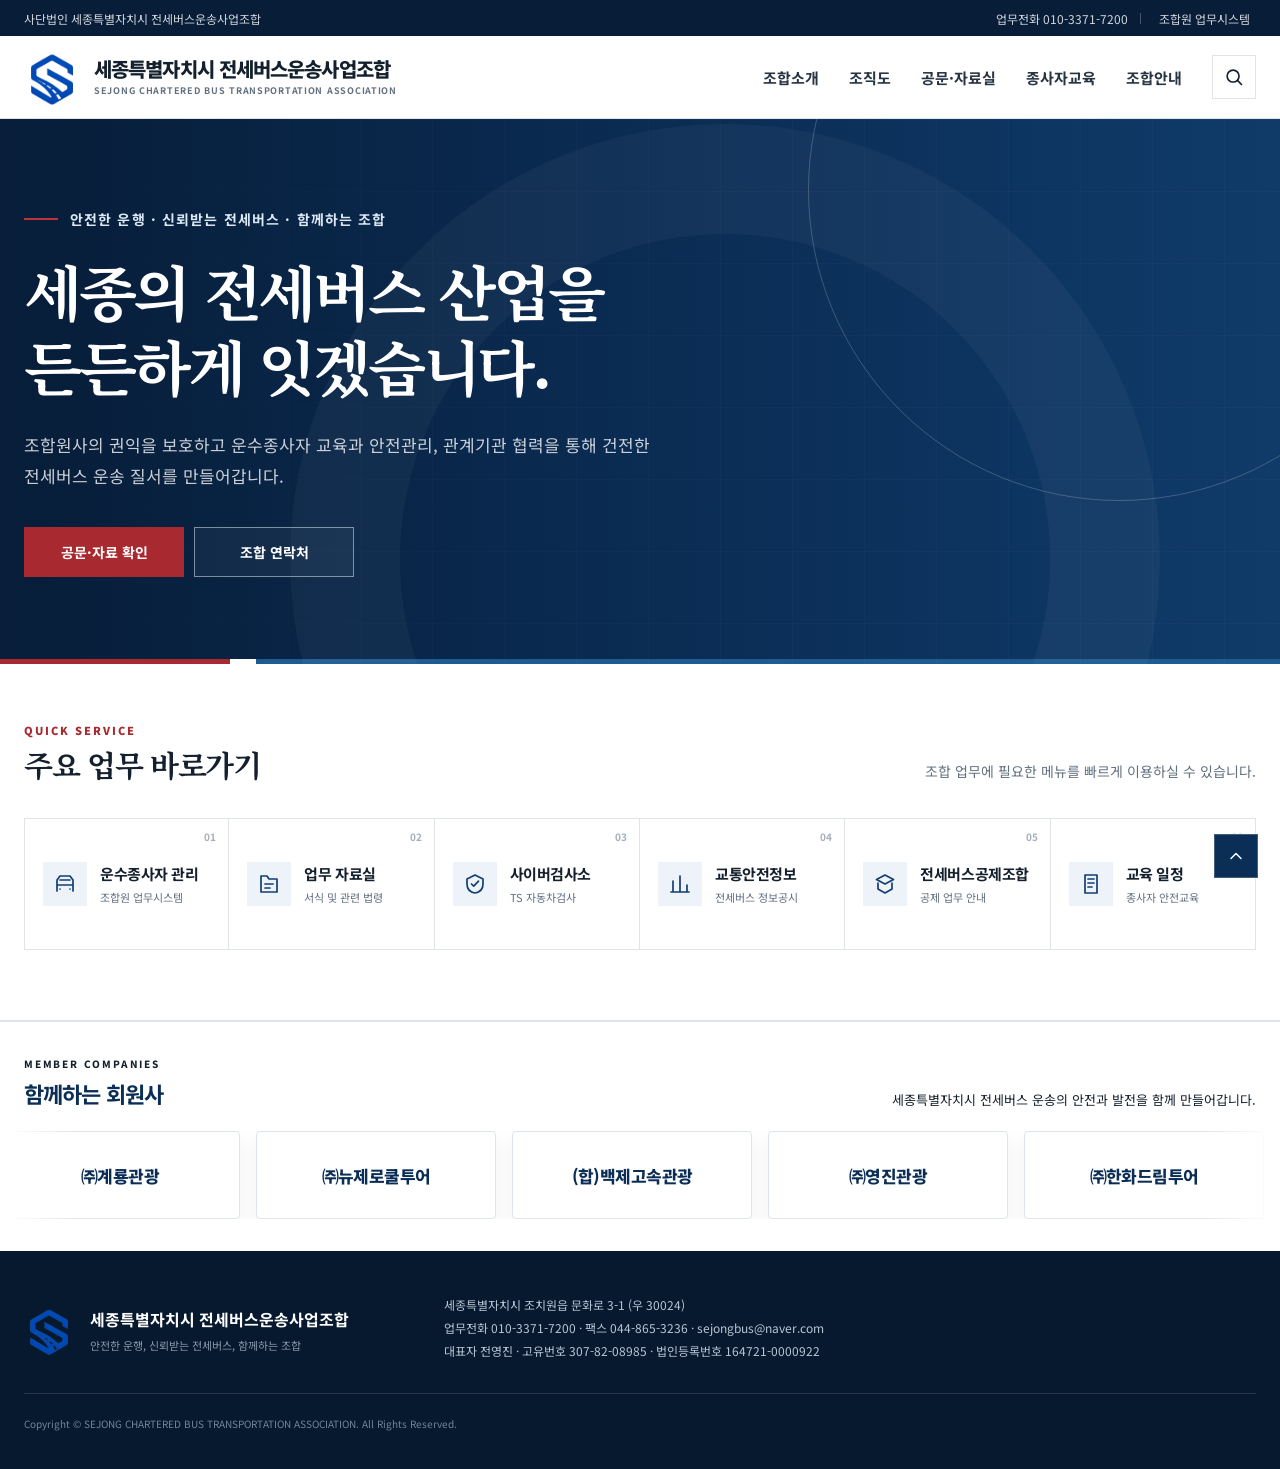
==== commit 5553072d: "Refine Sejong contacts and member carousel" ====
--- a/index.html
+++ b/index.html
@@ -21,6 +21,14 @@
     content="조합 공문, 업무서식, 운수종사자 교육과 안전운행 정보를 제공하는 공식 홈페이지입니다."
   >
   <meta property="og:url" content="https://sejong-charter-association.onrender.com/">
+  <meta property="og:image" content="https://sejong-charter-association.onrender.com/assets/og-preview.png">
+  <meta property="og:image:width" content="1200">
+  <meta property="og:image:height" content="630">
+  <meta property="og:image:alt" content="세종특별자치시 전세버스운송사업조합 공식 홈페이지">
+  <meta name="twitter:card" content="summary_large_image">
+  <meta name="twitter:title" content="세종특별자치시 전세버스운송사업조합">
+  <meta name="twitter:description" content="조합 소식과 업무자료, 회원사와 종사자 안내를 확인하세요.">
+  <meta name="twitter:image" content="https://sejong-charter-association.onrender.com/assets/og-preview.png">
 
   <link rel="icon" href="./assets/favicon.png" type="image/png">
   <link rel="preconnect" href="https://fonts.googleapis.com">
@@ -29,7 +37,7 @@
     href="https://fonts.googleapis.com/css2?family=Noto+Sans+KR:wght@400;500;600;700;800;900&amp;family=Noto+Serif+KR:wght@600;700&amp;display=swap"
     rel="stylesheet"
   >
-  <link rel="stylesheet" href="./styles.css?v=section-pages-20260727">
+  <link rel="stylesheet" href="./styles.css?v=member-strip-20260729">
 </head>
 
 <body class="home-page">
@@ -39,7 +47,7 @@
     <div class="site-width utility-inner">
       <p>사단법인 세종특별자치시 전세버스운송사업조합</p>
       <div>
-        <a href="tel:0448653258">대표전화 044-865-3258</a>
+        <a href="tel:01033717200">업무전화 010-3371-7200</a>
         <span aria-hidden="true"></span>
         <button type="button" data-open-modal="memberLogin">조합원 업무시스템</button>
       </div>
@@ -124,26 +132,6 @@
           </div>
         </div>
 
-        <aside class="hero-notice" aria-label="주요 업무 알림">
-          <div class="hero-notice-head">
-            <span>주요 업무 알림</span>
-            <time datetime="2026-02-02">2026.02.02</time>
-          </div>
-          <strong>세종조합 관리비 인상 안내</strong>
-          <p>2026년 2월 1일 책임개시 계약 건부터 변경된 관리비가 적용됩니다.</p>
-          <dl>
-            <div>
-              <dt>기존</dt>
-              <dd>150,000원</dd>
-            </div>
-            <div class="fee-arrow" aria-hidden="true">→</div>
-            <div>
-              <dt>변경</dt>
-              <dd>180,000원</dd>
-            </div>
-          </dl>
-          <a href="./resources.html">공문 내용 확인</a>
-        </aside>
       </div>
       <div class="hero-rule" aria-hidden="true"></div>
     </section>
@@ -248,7 +236,7 @@
               <strong>업무 문의 안내</strong>
             </div>
             <dl>
-              <div><dt>대표전화</dt><dd><a href="tel:0448653258">044-865-3258</a></dd></div>
+              <div><dt>업무전화</dt><dd><a href="tel:01033717200">010-3371-7200</a></dd></div>
               <div><dt>팩스</dt><dd>044-865-3236</dd></div>
               <div><dt>이메일</dt><dd><a href="mailto:sejongbus@naver.com">sejongbus@naver.com</a></dd></div>
               <div><dt>담당</dt><dd>우승희</dd></div>
@@ -408,7 +396,7 @@
               <div><dt>고유번호</dt><dd>307-82-08985</dd></div>
               <div><dt>법인등록번호</dt><dd>164721-0000922</dd></div>
               <div><dt>주소</dt><dd>세종특별자치시 조치원읍 문화로 3-1 (우 30024)</dd></div>
-              <div><dt>대표전화</dt><dd><a href="tel:0448653258">044-865-3258</a></dd></div>
+              <div><dt>업무전화</dt><dd><a href="tel:01033717200">010-3371-7200</a></dd></div>
               <div><dt>팩스</dt><dd>044-865-3236</dd></div>
               <div><dt>이메일</dt><dd><a href="mailto:sejongbus@naver.com">sejongbus@naver.com</a></dd></div>
             </dl>
@@ -429,7 +417,7 @@
               <strong>세종특별자치시 조치원읍 문화로 3-1</strong>
               <div>
                 <a href="https://map.kakao.com/link/search/세종특별자치시%20조치원읍%20문화로%203-1" target="_blank" rel="noopener noreferrer">카카오맵으로 보기</a>
-                <a href="tel:0448653258">전화 연결</a>
+                <a href="tel:01033717200">전화 연결</a>
               </div>
             </div>
           </div>
@@ -446,44 +434,30 @@
         <span>세종특별자치시 전세버스 운송의 안전과 발전을 함께 만들어갑니다.</span>
       </div>
 
-      <div class="member-marquee" aria-label="회원사 로고 목록">
+      <div class="member-marquee" aria-label="회원사 이름 목록">
         <div class="member-marquee-track">
           <div class="member-logo-list">
-            <div class="member-logo-card member-logo-card--name">
-              <span>㈜계룡관광</span>
-            </div>
-            <a class="member-logo-card member-logo-card--zerocool" href="https://zerocool-tour.com/" target="_blank" rel="noopener noreferrer" aria-label="주식회사 뉴제로쿨투어 홈페이지 새 창 열기">
-              <img src="./assets/members/new-zerocool-tour.png" alt="주식회사 뉴제로쿨투어">
-            </a>
-            <div class="member-logo-card member-logo-card--name">
-              <span>(합)백제고속관광</span>
-            </div>
-            <a class="member-logo-card member-logo-card--yeongjin" href="https://yeongjin-tour.onrender.com/" target="_blank" rel="noopener noreferrer" aria-label="주식회사 영진관광 홈페이지 새 창 열기">
-              <img src="./assets/members/yeongjin-tour.webp" alt="주식회사 영진관광">
-            </a>
-            <a class="member-logo-card member-logo-card--name" href="https://www.ok114.co.kr/0447157783" target="_blank" rel="noopener noreferrer" aria-label="주식회사 한화드림투어 업체 페이지 새 창 열기">
-              <span>㈜한화드림투어</span>
-            </a>
-            <div class="member-logo-card member-logo-card--name">
-              <span>㈜베스트투어(영)</span>
-            </div>
-            <div class="member-logo-card member-logo-card--name">
-              <span>㈜청솔투어(영)</span>
-            </div>
-            <a class="member-logo-card member-logo-card--name" href="https://cafe.naver.com/8570071" target="_blank" rel="noopener noreferrer" aria-label="주식회사 청솔해외관광 네이버 카페 새 창 열기">
-              <span>㈜청솔해외관광(영)</span>
-            </a>
+            <div class="member-logo-card member-logo-card--name"><span>㈜계룡관광</span></div>
+            <a class="member-logo-card member-logo-card--name" href="https://zerocool-tour.com/" target="_blank" rel="noopener noreferrer"><span>㈜뉴제로쿨투어</span></a>
+            <div class="member-logo-card member-logo-card--name"><span>(합)백제고속관광</span></div>
+            <a class="member-logo-card member-logo-card--name" href="https://yeongjin-tour.onrender.com/" target="_blank" rel="noopener noreferrer"><span>㈜영진관광</span></a>
+            <a class="member-logo-card member-logo-card--name" href="https://www.ok114.co.kr/0447157783" target="_blank" rel="noopener noreferrer"><span>㈜한화드림투어</span></a>
+            <div class="member-logo-card member-logo-card--name"><span>㈜베스트투어(영)</span></div>
+            <div class="member-logo-card member-logo-card--name"><span>㈜청솔투어(영)</span></div>
+            <a class="member-logo-card member-logo-card--name" href="https://cafe.naver.com/8570071" target="_blank" rel="noopener noreferrer"><span>㈜청솔해외관광(영)</span></a>
+            <div class="member-logo-card member-logo-card--name"><span>(주)해피버스투어</span></div>
           </div>
 
           <div class="member-logo-list" aria-hidden="true">
             <div class="member-logo-card member-logo-card--name"><span>㈜계룡관광</span></div>
-            <div class="member-logo-card member-logo-card--zerocool"><img src="./assets/members/new-zerocool-tour.png" alt=""></div>
+            <div class="member-logo-card member-logo-card--name"><span>㈜뉴제로쿨투어</span></div>
             <div class="member-logo-card member-logo-card--name"><span>(합)백제고속관광</span></div>
-            <div class="member-logo-card member-logo-card--yeongjin"><img src="./assets/members/yeongjin-tour.webp" alt=""></div>
+            <div class="member-logo-card member-logo-card--name"><span>㈜영진관광</span></div>
             <div class="member-logo-card member-logo-card--name"><span>㈜한화드림투어</span></div>
             <div class="member-logo-card member-logo-card--name"><span>㈜베스트투어(영)</span></div>
             <div class="member-logo-card member-logo-card--name"><span>㈜청솔투어(영)</span></div>
             <div class="member-logo-card member-logo-card--name"><span>㈜청솔해외관광(영)</span></div>
+            <div class="member-logo-card member-logo-card--name"><span>(주)해피버스투어</span></div>
           </div>
         </div>
       </div>
@@ -503,7 +477,7 @@
       </div>
       <div class="footer-info">
         <p>세종특별자치시 조치원읍 문화로 3-1 (우 30024)</p>
-        <p>대표전화 044-865-3258 · 팩스 044-865-3236 · sejongbus@naver.com</p>
+        <p>업무전화 010-3371-7200 · 팩스 044-865-3236 · sejongbus@naver.com</p>
         <p>대표자 전영진 · 고유번호 307-82-08985 · 법인등록번호 164721-0000922</p>
       </div>
       <small>Copyright © SEJONG CHARTERED BUS TRANSPORTATION ASSOCIATION. All Rights Reserved.</small>
--- a/styles.css
+++ b/styles.css
@@ -373,6 +373,11 @@
   padding-block: 74px;
 }
 
+.home-page .hero-inner {
+  grid-template-columns: minmax(0, 880px);
+  justify-content: start;
+}
+
 .hero-kicker {
   display: inline-flex;
   align-items: center;
@@ -991,7 +996,7 @@
 
 .chairman-signature em {
   margin-left: 8px;
-  font-family: "Noto Serif KR", serif;
+  font-family: "Noto Sans KR", sans-serif;
   font-size: 25px;
   font-style: normal;
   font-weight: 700;
@@ -1460,12 +1465,12 @@
 }
 
 .member-logo-card--name {
-  background: #f8fafc;
+  background: #fff;
 }
 
 .member-logo-card--name span {
   color: var(--navy-900);
-  font-size: 18px;
+  font-size: 17px;
   font-weight: 800;
   letter-spacing: -0.035em;
   white-space: nowrap;
@@ -2394,8 +2399,8 @@
 
 .chairman-signature em {
   color: var(--navy-800);
-  font-family: "Noto Serif KR", serif;
-  font-weight: 700;
+  font-family: "Noto Sans KR", sans-serif;
+  font-weight: 800;
 }
 
 @media (max-width: 900px) {
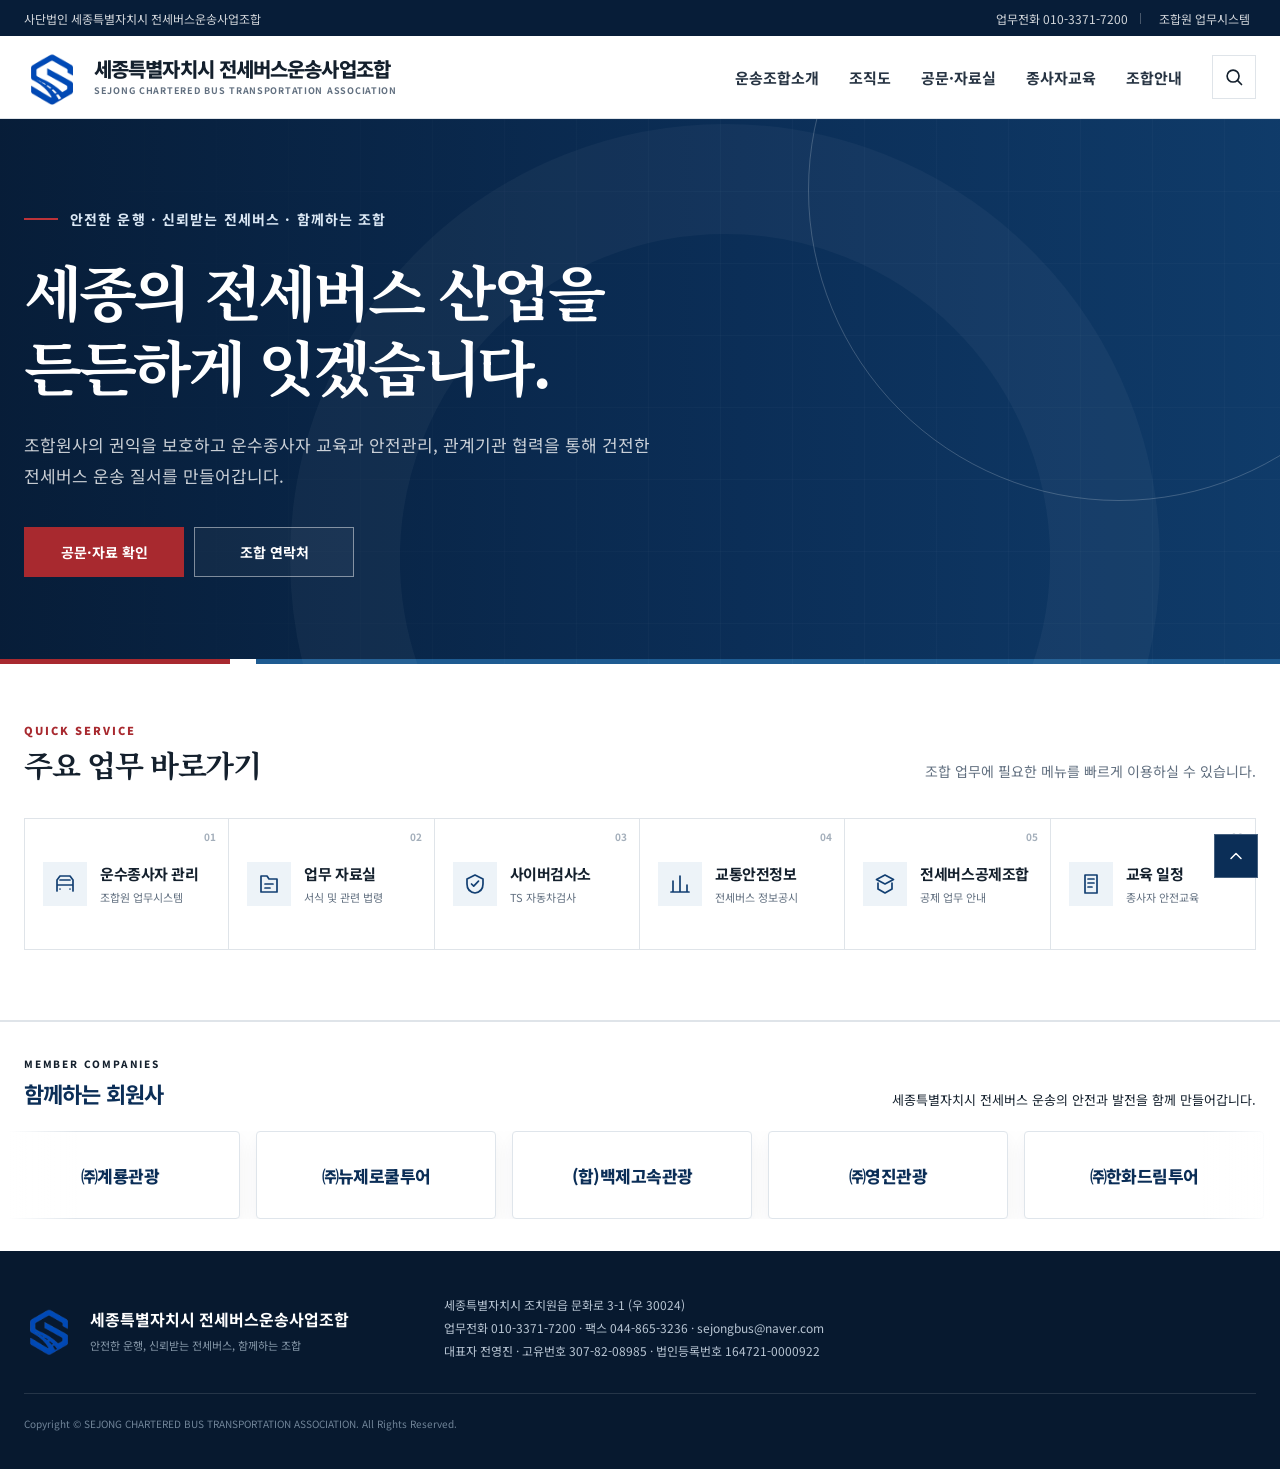
==== commit 294c0e05: "Rename association introduction navigation" ====
--- a/index.html
+++ b/index.html
@@ -9,7 +9,7 @@
   <title>세종특별자치시 전세버스운송사업조합</title>
   <meta
     name="description"
-    content="세종특별자치시 전세버스운송사업조합 공식 홈페이지입니다. 조합 공문, 업무서식, 운수종사자 교육과 안전운행 정보를 제공합니다."
+    content="조합 소식과 업무자료, 종사자 교육 정보를 안내합니다."
   >
   <link rel="canonical" href="https://sejong-charter-association.onrender.com/">
   <meta property="og:type" content="website">
@@ -18,17 +18,17 @@
   <meta property="og:title" content="세종특별자치시 전세버스운송사업조합">
   <meta
     property="og:description"
-    content="조합 공문, 업무서식, 운수종사자 교육과 안전운행 정보를 제공하는 공식 홈페이지입니다."
+    content="조합 소식과 업무자료, 종사자 교육 정보를 안내합니다."
   >
   <meta property="og:url" content="https://sejong-charter-association.onrender.com/">
-  <meta property="og:image" content="https://sejong-charter-association.onrender.com/assets/og-preview.png">
+  <meta property="og:image" content="https://sejong-charter-association.onrender.com/assets/share-sejong-association-20260729.png">
   <meta property="og:image:width" content="1200">
   <meta property="og:image:height" content="630">
   <meta property="og:image:alt" content="세종특별자치시 전세버스운송사업조합 공식 홈페이지">
   <meta name="twitter:card" content="summary_large_image">
   <meta name="twitter:title" content="세종특별자치시 전세버스운송사업조합">
-  <meta name="twitter:description" content="조합 소식과 업무자료, 회원사와 종사자 안내를 확인하세요.">
-  <meta name="twitter:image" content="https://sejong-charter-association.onrender.com/assets/og-preview.png">
+  <meta name="twitter:description" content="조합 소식과 업무자료, 종사자 교육 정보를 안내합니다.">
+  <meta name="twitter:image" content="https://sejong-charter-association.onrender.com/assets/share-sejong-association-20260729.png">
 
   <link rel="icon" href="./assets/favicon.png" type="image/png">
   <link rel="preconnect" href="https://fonts.googleapis.com">
@@ -37,7 +37,7 @@
     href="https://fonts.googleapis.com/css2?family=Noto+Sans+KR:wght@400;500;600;700;800;900&amp;family=Noto+Serif+KR:wght@600;700&amp;display=swap"
     rel="stylesheet"
   >
-  <link rel="stylesheet" href="./styles.css?v=member-strip-20260729">
+  <link rel="stylesheet" href="./styles.css?v=final-20260729">
 </head>
 
 <body class="home-page">
@@ -67,7 +67,7 @@
       </a>
 
       <nav class="desktop-nav" aria-label="주요 메뉴">
-        <a href="./about.html">조합소개</a>
+        <a href="./about.html">운송조합소개</a>
         <a href="./about.html#organization">조직도</a>
         <a href="./resources.html">공문·자료실</a>
         <a href="./resources.html#education">종사자교육</a>
@@ -102,7 +102,7 @@
 
     <nav class="mobile-nav" id="mobileNav" aria-label="모바일 메뉴">
       <div class="site-width mobile-nav-inner">
-        <a href="./about.html"><strong>조합소개</strong><small>이사장 인사말</small></a>
+        <a href="./about.html"><strong>운송조합소개</strong><small>이사장 인사말</small></a>
         <a href="./about.html#organization"><strong>조직도</strong><small>조합 운영체계</small></a>
         <a href="./resources.html"><strong>공문·자료실</strong><small>공지 및 업무서식</small></a>
         <a href="./resources.html#education"><strong>종사자교육</strong><small>교육·안전 안내</small></a>
@@ -239,7 +239,6 @@
               <div><dt>업무전화</dt><dd><a href="tel:01033717200">010-3371-7200</a></dd></div>
               <div><dt>팩스</dt><dd>044-865-3236</dd></div>
               <div><dt>이메일</dt><dd><a href="mailto:sejongbus@naver.com">sejongbus@naver.com</a></dd></div>
-              <div><dt>담당</dt><dd>우승희</dd></div>
             </dl>
             <p class="office-note">공문 및 업무서류를 보내실 때 조합명과 회원사명을 정확히 기재해 주시기 바랍니다.</p>
           </aside>
@@ -254,39 +253,34 @@
             <p>CHAIRMAN'S MESSAGE</p>
             <h2 id="chairmanTitle">이사장 인사말</h2>
           </div>
-          <span>현장의 목소리를 듣고 조합원과 함께 나아가겠습니다.</span>
+          <span>조합원의 업무와 안전 운행을 든든하게 뒷받침하겠습니다.</span>
         </div>
 
         <div class="chairman-layout">
-          <div class="chairman-photo" aria-label="이사장 공식 사진 등록 예정">
+          <div class="chairman-photo" aria-label="세종특별자치시 전세버스운송사업조합 이사장 전영진">
             <div class="chairman-photo-frame">
-              <img src="./assets/brand/sejong-association-symbol.webp" alt="">
-              <span>CHAIRMAN PORTRAIT</span>
+              <img src="./assets/people/chairman-jeon-youngjin.jpg" alt="이사장 전영진">
             </div>
             <div class="chairman-photo-caption">
               <strong>이사장 전영진</strong>
-              <small>공식 사진 준비 중</small>
+              <small>세종특별자치시 전세버스운송사업조합</small>
             </div>
           </div>
 
           <article class="chairman-message">
             <p class="message-lead">
-              세종특별자치시 전세버스운송사업조합 홈페이지를
-              방문해 주신 여러분을 진심으로 환영합니다.
+              조합원의 현장과 행정을 잇는
+              실무 중심의 조합이 되겠습니다.
             </p>
             <p>
-              우리 조합은 조합원사의 권익을 보호하고 안정적인 경영을 지원하는 한편,
-              운수종사자 교육과 안전관리, 관계기관과의 긴밀한 협력을 통해
-              신뢰받는 전세버스 운송 문화를 만드는 데 힘쓰고 있습니다.
+              세종특별자치시 전세버스운송사업조합은 조합원사의 권익을 지키고
+              안정적인 운행 기반을 마련하는 일을 맡고 있습니다.
+              공문과 제도 변경 사항을 정확히 전달하고, 운수종사자 교육과
+              안전관리 업무를 차질 없이 지원하겠습니다.
             </p>
             <p>
-              변화하는 운송 환경 속에서도 현장의 목소리를 먼저 듣고,
-              실질적인 행정 지원과 정확한 정보 제공으로 조합원 여러분께
-              도움이 되는 조합이 되겠습니다.
-            </p>
-            <p>
-              안전을 최우선 가치로 삼아 세종의 단체 이동을 책임지는
-              든든한 동반자가 될 수 있도록 최선을 다하겠습니다.
+              현장에서 겪는 불편은 빠르게 듣고 필요한 행정은 분명하게 처리하겠습니다.
+              조합원이 믿고 찾을 수 있는 창구가 되도록 맡은 일을 꾸준히 챙기겠습니다.
             </p>
             <div class="chairman-signature">
               <span>사단법인 세종특별자치시 전세버스운송사업조합</span>
@@ -310,11 +304,10 @@
         <div class="organization-chart" aria-label="조합 조직도">
           <div class="org-level org-general"><strong>총회</strong></div>
           <div class="org-connector vertical"></div>
-          <div class="org-side-row">
+          <div class="org-governance">
             <div class="org-level"><strong>감사</strong></div>
             <div class="org-level org-board"><strong>이사회</strong></div>
           </div>
-          <div class="org-connector vertical"></div>
           <div class="org-level org-chair">
             <span>조합 대표</span>
             <strong>이사장 전영진</strong>
@@ -323,7 +316,6 @@
           <div class="org-level org-office">
             <span>조합 업무 총괄</span>
             <strong>사무국</strong>
-            <small>담당 우승희</small>
           </div>
           <div class="org-branch-line" aria-hidden="true"></div>
           <div class="org-team-row">
--- a/styles.css
+++ b/styles.css
@@ -1059,16 +1059,53 @@
   background: #9eabb8;
 }
 
-.org-side-row {
+.org-governance {
+  position: relative;
   display: grid;
   grid-template-columns: 1fr 1fr;
   gap: 200px;
   width: 660px;
+  padding-top: 34px;
   margin-inline: auto;
 }
 
-.org-side-row .org-level {
+.org-governance::before {
+  position: absolute;
+  top: 0;
+  right: 115px;
+  left: 115px;
+  height: 1px;
+  content: "";
+  background: #9eabb8;
+}
+
+.org-governance::after {
+  position: absolute;
+  top: 0;
+  bottom: -34px;
+  left: 50%;
+  width: 1px;
+  content: "";
+  background: #9eabb8;
+  transform: translateX(-0.5px);
+}
+
+.org-governance .org-level {
   width: 100%;
+}
+
+.org-governance .org-level::before {
+  position: absolute;
+  bottom: 100%;
+  left: 50%;
+  width: 1px;
+  height: 34px;
+  content: "";
+  background: #9eabb8;
+}
+
+.org-governance + .org-chair {
+  margin-top: 34px;
 }
 
 .org-board {
@@ -2084,9 +2121,14 @@
     font-size: 22px;
   }
 
-  .org-side-row {
+  .org-governance {
     gap: 16px;
     width: 100%;
+  }
+
+  .org-governance::before {
+    right: 25%;
+    left: 25%;
   }
 
   .org-level {
@@ -2260,15 +2302,15 @@
 }
 
 .chairman-layout {
-  grid-template-columns: 300px minmax(0, 1fr);
-  gap: 34px;
-  align-items: stretch;
+  grid-template-columns: 330px minmax(0, 1fr);
+  gap: 38px;
+  align-items: start;
 }
 
 .chairman-photo {
   display: grid;
-  min-height: 460px;
-  grid-template-rows: minmax(0, 1fr) auto;
+  min-height: 0;
+  grid-template-rows: auto auto;
   color: var(--ink-950);
   background: #fff;
   border: 1px solid var(--line);
@@ -2277,15 +2319,10 @@
 
 .chairman-photo-frame {
   position: relative;
-  display: flex;
-  min-height: 340px;
+  min-height: 0;
+  aspect-ratio: 4 / 5;
   overflow: hidden;
-  flex-direction: column;
-  align-items: center;
-  justify-content: center;
-  background:
-    linear-gradient(135deg, rgba(255, 255, 255, 0.95), rgba(222, 233, 243, 0.92)),
-    var(--paper);
+  background: #f4f6f8;
   border-bottom: 1px solid var(--line);
 }
 
@@ -2300,37 +2337,20 @@
 }
 
 .chairman-photo-frame::after {
+  content: none;
+}
+
+.chairman-photo-frame img {
   position: absolute;
-  right: -40px;
-  bottom: -70px;
-  width: 220px;
-  height: 220px;
-  content: "";
-  border: 1px solid rgba(18, 63, 114, 0.12);
-  border-radius: 50%;
-}
-
-.chairman-photo-frame img {
-  position: relative;
-  z-index: 1;
-  width: 116px;
-  height: 116px;
-  object-fit: contain;
-  opacity: 0.78;
-}
-
-.chairman-photo-frame span {
-  position: relative;
-  z-index: 1;
-  margin-top: 20px;
-  color: var(--navy-800);
-  font-size: 10px;
-  font-weight: 800;
-  letter-spacing: 0.16em;
+  inset: 0;
+  width: 100%;
+  height: 100%;
+  object-fit: cover;
+  object-position: center 12%;
 }
 
 .chairman-photo-caption {
-  padding: 22px 24px;
+  padding: 20px 24px 22px;
 }
 
 .chairman-photo-caption strong {
@@ -2349,7 +2369,8 @@
 
 .chairman-message {
   position: relative;
-  padding: 46px 50px 38px;
+  min-height: 0;
+  padding: 42px 48px 34px;
   background: #fff;
   border: 1px solid var(--line);
   border-top: 5px solid var(--navy-800);
@@ -2357,11 +2378,7 @@
 }
 
 .chairman-message::before {
-  top: 22px;
-  right: 32px;
-  left: auto;
-  color: rgba(18, 63, 114, 0.08);
-  font-size: 108px;
+  content: none;
 }
 
 .chairman-message p {
@@ -2371,9 +2388,9 @@
 }
 
 .chairman-message .message-lead {
-  max-width: 740px;
-  margin-bottom: 25px;
-  padding-right: 70px;
+  max-width: 760px;
+  margin-bottom: 24px;
+  padding-right: 0;
   color: var(--navy-950);
   font-family: "Noto Serif KR", serif;
   font-size: clamp(22px, 2.4vw, 29px);
@@ -2405,19 +2422,16 @@
 
 @media (max-width: 900px) {
   .chairman-layout {
-    grid-template-columns: 240px minmax(0, 1fr);
+    grid-template-columns: 270px minmax(0, 1fr);
     gap: 24px;
   }
 
   .chairman-photo {
-    min-height: 410px;
-  }
-
-  .chairman-photo-frame {
-    min-height: 300px;
+    min-height: 0;
   }
 
   .chairman-message {
+    min-height: 0;
     padding: 38px 34px 32px;
   }
 }
@@ -2440,17 +2454,16 @@
 
   .chairman-photo-frame {
     min-height: 132px;
+    aspect-ratio: auto;
     border-right: 1px solid var(--line);
     border-bottom: 0;
   }
 
   .chairman-photo-frame img {
-    width: 70px;
-    height: 70px;
-  }
-
-  .chairman-photo-frame span {
-    display: none;
+    width: 100%;
+    height: 132px;
+    min-height: 132px;
+    object-position: center 17%;
   }
 
   .chairman-photo-caption {
@@ -2461,18 +2474,17 @@
   }
 
   .chairman-message {
+    min-height: 0;
     padding: 32px 24px 28px;
     border-top-width: 4px;
   }
 
   .chairman-message::before {
-    top: 18px;
-    right: 15px;
-    font-size: 82px;
+    content: none;
   }
 
   .chairman-message .message-lead {
-    padding-right: 32px;
+    padding-right: 0;
     font-size: 21px;
   }
 
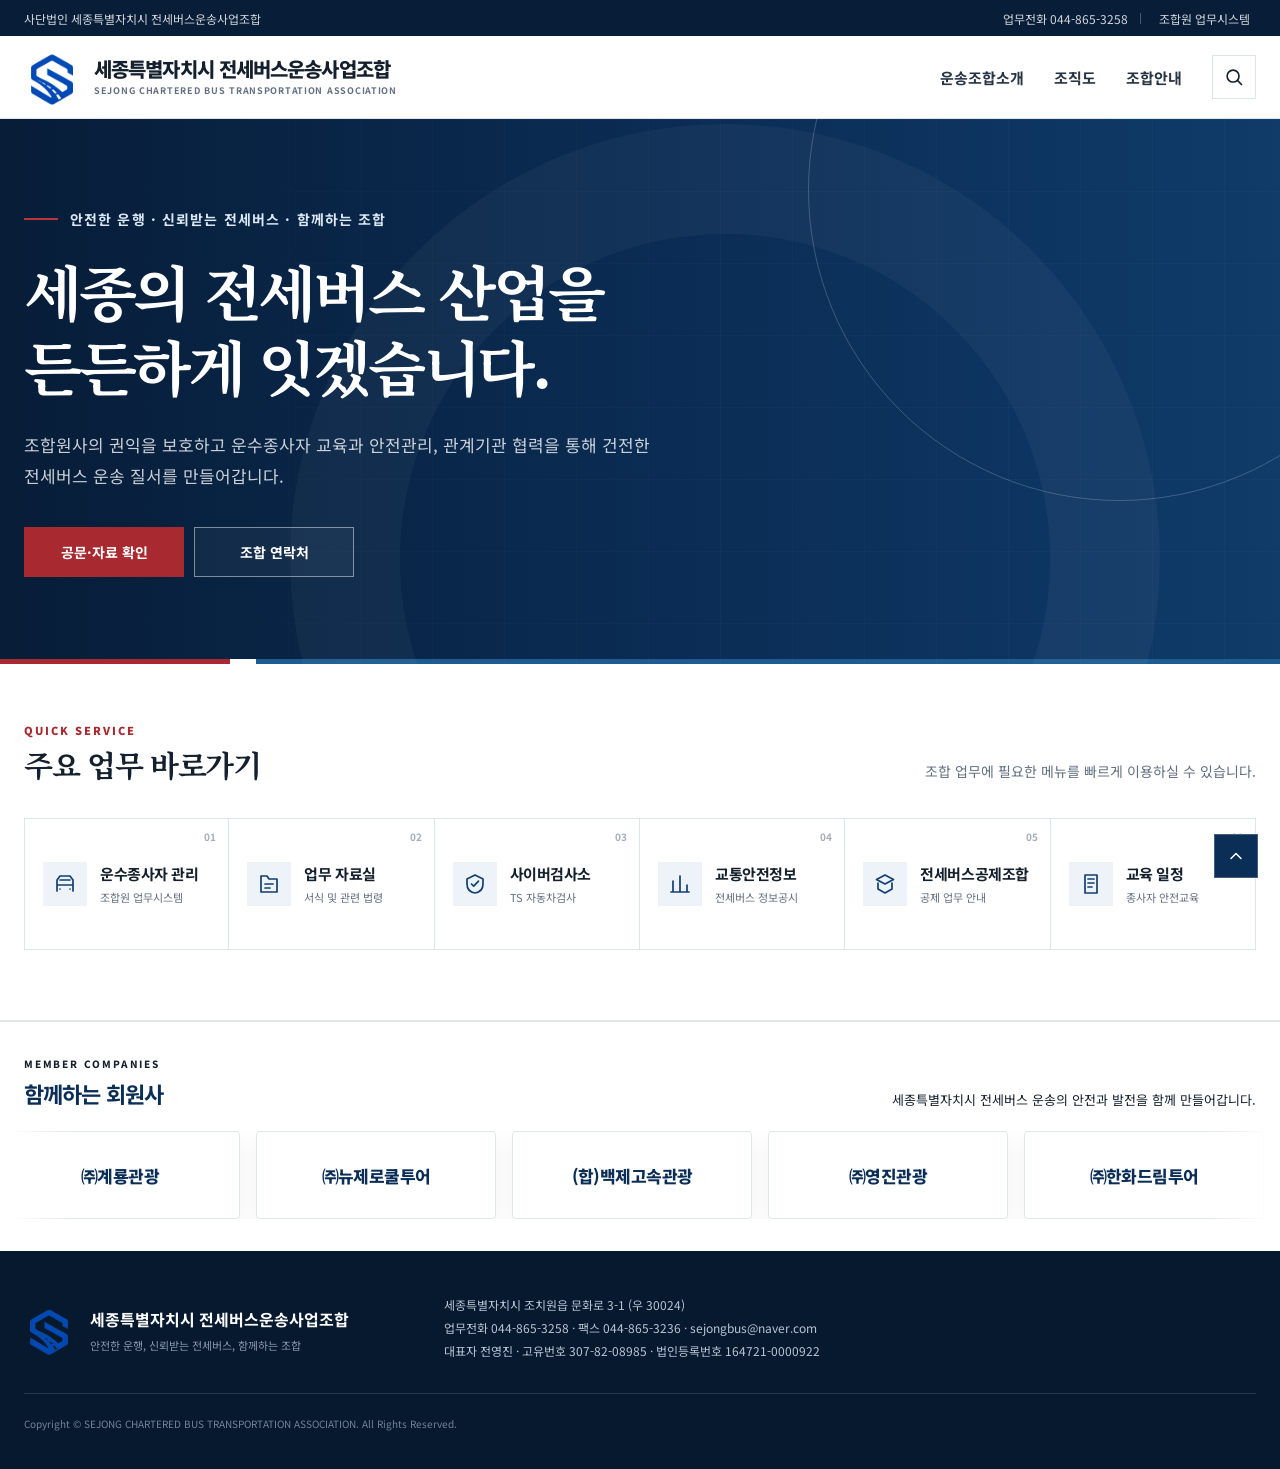
==== commit f45df001: "Update contact details and organization chart" ====
--- a/index.html
+++ b/index.html
@@ -6,19 +6,20 @@
   <meta name="theme-color" content="#0b2e57">
   <meta name="format-detection" content="telephone=no">
 
-  <title>세종특별자치시 전세버스운송사업조합</title>
+  <title>세종특별자치시 전세버스운송사업조합 | 공식 홈페이지</title>
   <meta
     name="description"
-    content="조합 소식과 업무자료, 종사자 교육 정보를 안내합니다."
+    content="세종특별자치시 전세버스운송사업조합 공식 홈페이지입니다. 조합 공문과 업무자료, 운수종사자 교육, 안전운행 정보를 안내합니다."
   >
+  <meta name="robots" content="index, follow, max-image-preview:large">
   <link rel="canonical" href="https://sejong-charter-association.onrender.com/">
   <meta property="og:type" content="website">
   <meta property="og:locale" content="ko_KR">
   <meta property="og:site_name" content="세종특별자치시 전세버스운송사업조합">
-  <meta property="og:title" content="세종특별자치시 전세버스운송사업조합">
+  <meta property="og:title" content="세종특별자치시 전세버스운송사업조합 | 공식 홈페이지">
   <meta
     property="og:description"
-    content="조합 소식과 업무자료, 종사자 교육 정보를 안내합니다."
+    content="조합 공문과 업무자료, 운수종사자 교육, 안전운행 정보를 안내합니다."
   >
   <meta property="og:url" content="https://sejong-charter-association.onrender.com/">
   <meta property="og:image" content="https://sejong-charter-association.onrender.com/assets/share-sejong-association-20260729.png">
@@ -29,6 +30,40 @@
   <meta name="twitter:title" content="세종특별자치시 전세버스운송사업조합">
   <meta name="twitter:description" content="조합 소식과 업무자료, 종사자 교육 정보를 안내합니다.">
   <meta name="twitter:image" content="https://sejong-charter-association.onrender.com/assets/share-sejong-association-20260729.png">
+  <script type="application/ld+json">
+  {
+    "@context": "https://schema.org",
+    "@graph": [
+      {
+        "@type": "WebSite",
+        "@id": "https://sejong-charter-association.onrender.com/#website",
+        "url": "https://sejong-charter-association.onrender.com/",
+        "name": "세종특별자치시 전세버스운송사업조합",
+        "alternateName": "세종 전세버스운송사업조합",
+        "inLanguage": "ko-KR"
+      },
+      {
+        "@type": "Organization",
+        "@id": "https://sejong-charter-association.onrender.com/#organization",
+        "name": "세종특별자치시 전세버스운송사업조합",
+        "legalName": "사단법인 세종특별자치시 전세버스운송사업조합",
+        "url": "https://sejong-charter-association.onrender.com/",
+        "logo": "https://sejong-charter-association.onrender.com/assets/brand/sejong-association-symbol.webp",
+        "telephone": "044-865-3258",
+        "faxNumber": "044-865-3236",
+        "email": "sejongbus@naver.com",
+        "identifier": "307-82-08985",
+        "address": {
+          "@type": "PostalAddress",
+          "postalCode": "30024",
+          "streetAddress": "조치원읍 문화로 3-1",
+          "addressLocality": "세종특별자치시",
+          "addressCountry": "KR"
+        }
+      }
+    ]
+  }
+  </script>
 
   <link rel="icon" href="./assets/favicon.png" type="image/png">
   <link rel="preconnect" href="https://fonts.googleapis.com">
@@ -37,7 +72,7 @@
     href="https://fonts.googleapis.com/css2?family=Noto+Sans+KR:wght@400;500;600;700;800;900&amp;family=Noto+Serif+KR:wght@600;700&amp;display=swap"
     rel="stylesheet"
   >
-  <link rel="stylesheet" href="./styles.css?v=final-20260729">
+  <link rel="stylesheet" href="./styles.css?v=final-20260806">
 </head>
 
 <body class="home-page">
@@ -47,7 +82,7 @@
     <div class="site-width utility-inner">
       <p>사단법인 세종특별자치시 전세버스운송사업조합</p>
       <div>
-        <a href="tel:01033717200">업무전화 010-3371-7200</a>
+        <a href="tel:0448653258">업무전화 044-865-3258</a>
         <span aria-hidden="true"></span>
         <button type="button" data-open-modal="memberLogin">조합원 업무시스템</button>
       </div>
@@ -69,8 +104,6 @@
       <nav class="desktop-nav" aria-label="주요 메뉴">
         <a href="./about.html">운송조합소개</a>
         <a href="./about.html#organization">조직도</a>
-        <a href="./resources.html">공문·자료실</a>
-        <a href="./resources.html#education">종사자교육</a>
         <a href="./information.html">조합안내</a>
       </nav>
 
@@ -104,8 +137,6 @@
       <div class="site-width mobile-nav-inner">
         <a href="./about.html"><strong>운송조합소개</strong><small>이사장 인사말</small></a>
         <a href="./about.html#organization"><strong>조직도</strong><small>조합 운영체계</small></a>
-        <a href="./resources.html"><strong>공문·자료실</strong><small>공지 및 업무서식</small></a>
-        <a href="./resources.html#education"><strong>종사자교육</strong><small>교육·안전 안내</small></a>
         <a href="./information.html"><strong>조합안내</strong><small>연락처·오시는 길</small></a>
         <button type="button" data-open-modal="memberLogin">조합원 업무시스템</button>
       </div>
@@ -236,7 +267,7 @@
               <strong>업무 문의 안내</strong>
             </div>
             <dl>
-              <div><dt>업무전화</dt><dd><a href="tel:01033717200">010-3371-7200</a></dd></div>
+              <div><dt>업무전화</dt><dd><a href="tel:0448653258">044-865-3258</a></dd></div>
               <div><dt>팩스</dt><dd>044-865-3236</dd></div>
               <div><dt>이메일</dt><dd><a href="mailto:sejongbus@naver.com">sejongbus@naver.com</a></dd></div>
             </dl>
@@ -298,26 +329,21 @@
             <p>ORGANIZATION</p>
             <h2 id="organizationTitle">조직도</h2>
           </div>
-          <span>조합원 중심의 효율적인 업무 체계로 운영합니다.</span>
+          <span>세종 전세버스 운송의 현장을 지원하는 업무 체계입니다.</span>
         </div>
 
         <div class="organization-chart" aria-label="조합 조직도">
           <div class="org-level org-general"><strong>총회</strong></div>
-          <div class="org-connector vertical"></div>
+          <span class="org-flow-line" aria-hidden="true"></span>
           <div class="org-governance">
-            <div class="org-level"><strong>감사</strong></div>
+            <div class="org-level org-audit"><strong>감사</strong></div>
             <div class="org-level org-board"><strong>이사회</strong></div>
           </div>
-          <div class="org-level org-chair">
-            <span>조합 대표</span>
-            <strong>이사장 전영진</strong>
-          </div>
-          <div class="org-connector vertical"></div>
-          <div class="org-level org-office">
-            <span>조합 업무 총괄</span>
-            <strong>사무국</strong>
-          </div>
-          <div class="org-branch-line" aria-hidden="true"></div>
+          <span class="org-flow-line" aria-hidden="true"></span>
+          <div class="org-level org-chair"><span>조합 대표</span><strong>이사장</strong></div>
+          <span class="org-flow-line" aria-hidden="true"></span>
+          <div class="org-level org-office"><span>조합 업무 총괄</span><strong>사무국</strong></div>
+          <span class="org-flow-line" aria-hidden="true"></span>
           <div class="org-team-row">
             <div class="org-level org-team"><strong>조합행정</strong><span>공문 · 행정지원</span></div>
             <div class="org-level org-team"><strong>회원사지원</strong><span>민원 · 업무지원</span></div>
@@ -388,7 +414,7 @@
               <div><dt>고유번호</dt><dd>307-82-08985</dd></div>
               <div><dt>법인등록번호</dt><dd>164721-0000922</dd></div>
               <div><dt>주소</dt><dd>세종특별자치시 조치원읍 문화로 3-1 (우 30024)</dd></div>
-              <div><dt>업무전화</dt><dd><a href="tel:01033717200">010-3371-7200</a></dd></div>
+              <div><dt>업무전화</dt><dd><a href="tel:0448653258">044-865-3258</a></dd></div>
               <div><dt>팩스</dt><dd>044-865-3236</dd></div>
               <div><dt>이메일</dt><dd><a href="mailto:sejongbus@naver.com">sejongbus@naver.com</a></dd></div>
             </dl>
@@ -409,7 +435,7 @@
               <strong>세종특별자치시 조치원읍 문화로 3-1</strong>
               <div>
                 <a href="https://map.kakao.com/link/search/세종특별자치시%20조치원읍%20문화로%203-1" target="_blank" rel="noopener noreferrer">카카오맵으로 보기</a>
-                <a href="tel:01033717200">전화 연결</a>
+                <a href="tel:0448653258">전화 연결</a>
               </div>
             </div>
           </div>
@@ -469,7 +495,7 @@
       </div>
       <div class="footer-info">
         <p>세종특별자치시 조치원읍 문화로 3-1 (우 30024)</p>
-        <p>업무전화 010-3371-7200 · 팩스 044-865-3236 · sejongbus@naver.com</p>
+        <p>업무전화 044-865-3258 · 팩스 044-865-3236 · sejongbus@naver.com</p>
         <p>대표자 전영진 · 고유번호 307-82-08985 · 법인등록번호 164721-0000922</p>
       </div>
       <small>Copyright © SEJONG CHARTERED BUS TRANSPORTATION ASSOCIATION. All Rights Reserved.</small>
@@ -498,6 +524,6 @@
   </div>
 
   <script src="./site-config.js?v=formal-20260721"></script>
-  <script src="./app.js?v=formal-20260721"></script>
+  <script src="./app.js?v=final-20260806"></script>
 </body>
 </html>
--- a/styles.css
+++ b/styles.css
@@ -1003,7 +1003,10 @@
 }
 
 .organization-chart {
-  width: min(880px, 100%);
+  display: flex;
+  flex-direction: column;
+  align-items: center;
+  width: min(920px, 100%);
   margin: 50px auto 0;
 }
 
@@ -1033,12 +1036,14 @@
 }
 
 .org-general {
+  width: 260px;
   color: #fff;
   background: var(--navy-950);
   border-color: var(--navy-950);
 }
 
 .org-chair {
+  width: 260px;
   color: #fff;
   background: var(--navy-800);
   border-color: var(--navy-800);
@@ -1049,12 +1054,14 @@
 }
 
 .org-office {
+  width: 260px;
   border-top: 4px solid var(--red-700);
 }
 
-.org-connector.vertical {
+.org-flow-line {
+  display: block;
   width: 1px;
-  height: 34px;
+  height: 38px;
   margin-inline: auto;
   background: #9eabb8;
 }
@@ -1063,17 +1070,16 @@
   position: relative;
   display: grid;
   grid-template-columns: 1fr 1fr;
-  gap: 200px;
-  width: 660px;
-  padding-top: 34px;
+  gap: 120px;
+  width: 680px;
   margin-inline: auto;
 }
 
 .org-governance::before {
   position: absolute;
-  top: 0;
-  right: 115px;
-  left: 115px;
+  top: 50%;
+  right: 50%;
+  left: calc((100% - 120px) / 2);
   height: 1px;
   content: "";
   background: #9eabb8;
@@ -1081,64 +1087,63 @@
 
 .org-governance::after {
   position: absolute;
-  top: 0;
-  bottom: -34px;
+  top: 50%;
   left: 50%;
-  width: 1px;
+  width: 60px;
+  height: 1px;
   content: "";
   background: #9eabb8;
-  transform: translateX(-0.5px);
+  transform: translateY(-0.5px);
 }
 
 .org-governance .org-level {
   width: 100%;
-}
-
-.org-governance .org-level::before {
+  margin: 0;
+}
+
+.org-audit {
+  justify-self: start;
+}
+
+.org-board {
+  justify-self: end;
+}
+
+.org-board {
+  color: #fff;
+  background: var(--blue-700);
+  border-color: var(--blue-700);
+}
+
+.org-team-row {
+  position: relative;
+  display: grid;
+  grid-template-columns: repeat(3, 1fr);
+  gap: 22px;
+  width: 100%;
+  padding-top: 38px;
+}
+
+.org-team-row::before {
+  position: absolute;
+  top: 0;
+  right: calc(16.666% - 1px);
+  left: calc(16.666% - 1px);
+  height: 1px;
+  content: "";
+  background: #9eabb8;
+}
+
+.org-team-row .org-level {
+  width: 100%;
+}
+
+.org-team::before {
   position: absolute;
   bottom: 100%;
   left: 50%;
   width: 1px;
-  height: 34px;
-  content: "";
-  background: #9eabb8;
-}
-
-.org-governance + .org-chair {
-  margin-top: 34px;
-}
-
-.org-board {
-  color: #fff;
-  background: var(--blue-700);
-  border-color: var(--blue-700);
-}
-
-.org-branch-line {
-  width: calc(66.666% + 1px);
-  height: 35px;
-  margin: 0 auto;
-  border-top: 1px solid #9eabb8;
-  border-right: 1px solid #9eabb8;
-  border-left: 1px solid #9eabb8;
-}
-
-.org-team-row {
-  display: grid;
-  grid-template-columns: repeat(3, 1fr);
-  gap: 22px;
-}
-
-.org-team-row .org-level {
-  width: 100%;
-}
-
-.org-team::before {
-  position: absolute;
-  top: -36px;
-  left: 50%;
-  width: 1px;
-  height: 35px;
+  height: 38px;
   content: "";
   background: #9eabb8;
 }
@@ -2122,21 +2127,25 @@
   }
 
   .org-governance {
-    gap: 16px;
-    width: 100%;
-  }
-
-  .org-governance::before {
-    right: 25%;
-    left: 25%;
+    gap: 32px;
+    width: min(560px, 100%);
   }
 
   .org-level {
     width: min(230px, 78%);
   }
 
-  .org-branch-line {
-    width: calc(66.666% + 1px);
+  .org-governance::before {
+    right: 50%;
+    left: calc((100% - 32px) / 2);
+  }
+
+  .org-governance::after {
+    width: 16px;
+  }
+
+  .org-governance .org-level {
+    width: min(230px, 100%);
   }
 
   .org-team-row {
